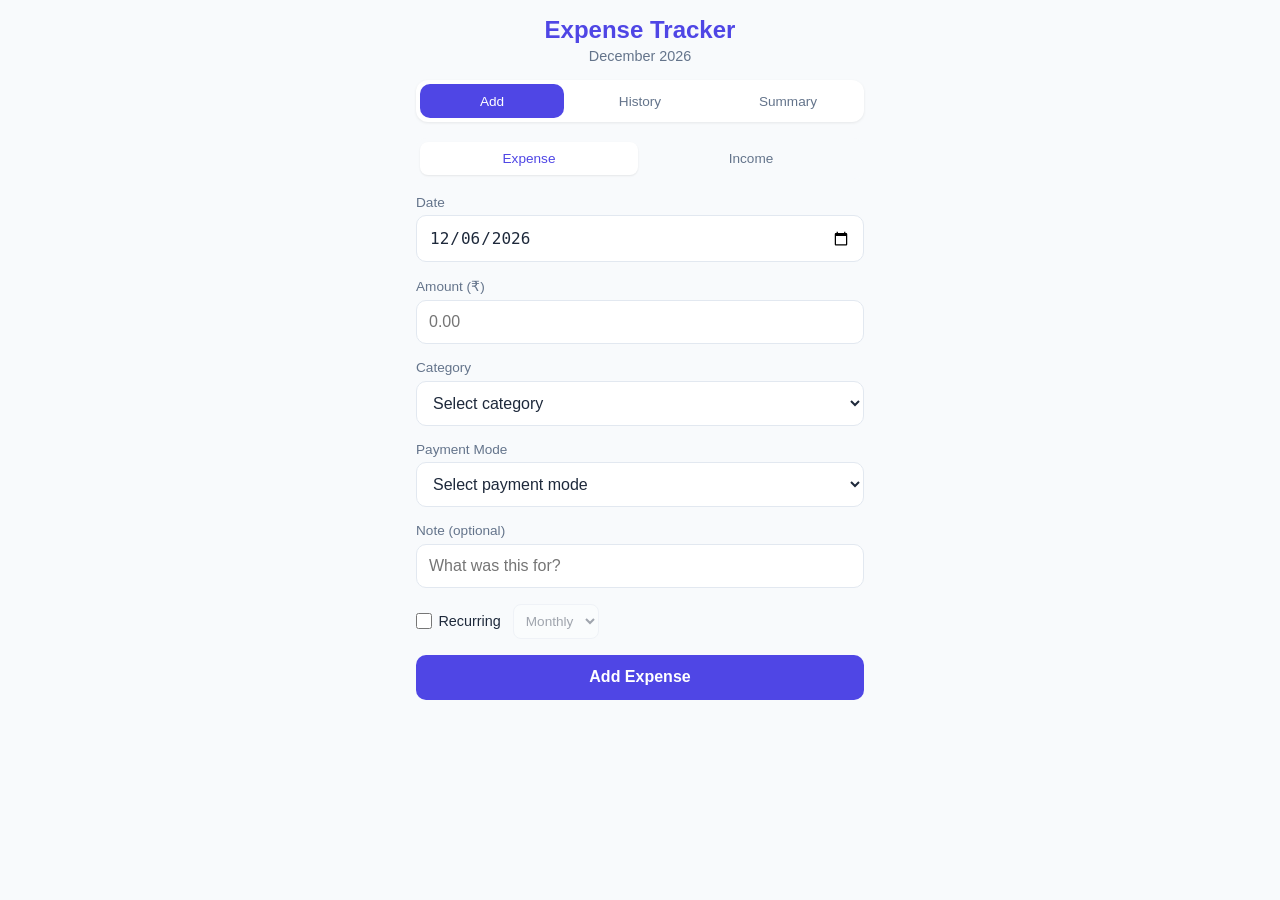
==== tracker.html @ 2ab08f4d "Add expense tracker with income tracking and pay-period summary. Deploy tracker.html as the main app" ====
<!DOCTYPE html>
<html lang="en">
<head>
<meta charset="UTF-8">
<meta name="viewport" content="width=device-width, initial-scale=1.0, user-scalable=no">
<title>Expense Tracker</title>
<style>
*{margin:0;padding:0;box-sizing:border-box}
:root{--p:#4f46e5;--bg:#f8fafc;--card:#fff;--tx:#1e293b;--mt:#64748b;--bd:#e2e8f0;--dg:#ef4444;--ok:#10b981;--warn:#f59e0b}
body{font-family:-apple-system,BlinkMacSystemFont,'Segoe UI',Roboto,sans-serif;background:var(--bg);color:var(--tx);min-height:100vh;padding-bottom:2rem}
.ctn{max-width:480px;margin:0 auto;padding:1rem}
header{text-align:center;margin-bottom:1rem}
header h1{font-size:1.5rem;color:var(--p)}
header p{color:var(--mt);font-size:.9rem;margin-top:.25rem}
.tabs{display:flex;gap:.25rem;background:var(--card);border-radius:12px;padding:.25rem;margin-bottom:1rem;box-shadow:0 1px 3px rgba(0,0,0,.08)}
.tab{flex:1;padding:.6rem;border:none;background:0 0;border-radius:10px;font-size:.85rem;font-weight:500;color:var(--mt);cursor:pointer}
.tab.active{background:var(--p);color:#fff}
.tc{display:none}.tc.active{display:block}
.fg{margin-bottom:1rem}
.fg label{display:block;font-size:.85rem;font-weight:500;margin-bottom:.35rem;color:var(--mt)}
.fg input,.fg select{width:100%;padding:.75rem;border:1.5px solid var(--bd);border-radius:10px;font-size:1rem;background:var(--card);color:var(--tx)}
.bp{width:100%;padding:.85rem;background:var(--p);color:#fff;border:none;border-radius:10px;font-size:1rem;font-weight:600;cursor:pointer}
.bp:active{transform:scale(.98)}
.fr{display:flex;align-items:center;gap:.75rem;margin-bottom:1rem}
.cl{display:flex;align-items:center;gap:.4rem;font-size:.9rem;cursor:pointer}
.cl input{width:1rem;height:1rem;accent-color:var(--p)}
.fr select{padding:.5rem;border:1.5px solid var(--bd);border-radius:8px;font-size:.85rem;background:var(--card);color:var(--tx)}
.fr select:disabled{opacity:.4}
.frow{display:flex;gap:.5rem;margin-bottom:1rem}
.frow select{flex:1;padding:.6rem;border:1.5px solid var(--bd);border-radius:10px;font-size:.85rem;background:var(--card);color:var(--tx)}
.ei{background:var(--card);border-radius:12px;padding:.85rem 1rem;margin-bottom:.5rem;display:flex;justify-content:space-between;align-items:center;box-shadow:0 1px 2px rgba(0,0,0,.05)}
.einf{flex:1;min-width:0}
.ecat{font-weight:600;font-size:.95rem}
.emeta{font-size:.78rem;color:var(--mt);margin-top:.2rem;overflow:hidden;text-overflow:ellipsis;white-space:nowrap}
.ert{display:flex;align-items:center;gap:.5rem;flex-shrink:0}
.eamt{font-size:1.05rem;font-weight:700;color:var(--dg);white-space:nowrap}
.eamt.inc{color:var(--ok)}
.type-toggle{display:flex;gap:.25rem;background:var(--bg);border-radius:10px;padding:.25rem;margin-bottom:1rem}
.type-toggle button{flex:1;padding:.55rem;border:none;background:0 0;border-radius:8px;font-size:.85rem;font-weight:500;color:var(--mt);cursor:pointer}
.type-toggle button.active{background:var(--card);color:var(--p);box-shadow:0 1px 2px rgba(0,0,0,.08)}
.exp-only{}.inc-only{display:none}
.form-income .exp-only{display:none}
.form-income .inc-only{display:block}
.edel{border:1px solid var(--dg);color:var(--dg);background:var(--card);font-size:.85rem;font-weight:600;cursor:pointer;padding:.4rem .7rem;border-radius:6px;line-height:1;touch-action:manipulation;-webkit-tap-highlight-color:transparent}
.edel:active{background:#fee2e2}
.tb{background:var(--p);color:#fff;text-align:center;padding:.75rem;border-radius:10px;font-weight:600;margin-top:1rem;font-size:1rem}
.rb{display:inline-block;font-size:.65rem;font-weight:600;text-transform:uppercase;background:#ede9fe;color:#7c3aed;padding:.15rem .45rem;border-radius:4px;margin-left:.4rem;vertical-align:middle}
.smn{display:flex;justify-content:space-between;align-items:center;margin-bottom:1rem}
.smn span{font-weight:600;font-size:1rem}
.nb{background:var(--card);border:1.5px solid var(--bd);border-radius:8px;padding:.4rem .8rem;font-size:1rem;cursor:pointer;color:var(--tx)}
.sc{background:var(--card);border-radius:12px;padding:.85rem 1rem;margin-bottom:.5rem;display:flex;justify-content:space-between;align-items:center;box-shadow:0 1px 2px rgba(0,0,0,.05)}
.sc .cn{font-weight:500;font-size:.9rem}
.sc .cb{height:4px;background:var(--bd);border-radius:2px;margin-top:.35rem;width:100%}
.sc .cbf{height:100%;background:var(--p);border-radius:2px}
.sc .ca{font-weight:700;color:var(--dg);white-space:nowrap;margin-left:1rem}
.ps{margin-top:1rem}.ps h3{font-size:.9rem;color:var(--mt);margin-bottom:.5rem}
.pi{display:flex;justify-content:space-between;padding:.5rem 0;border-bottom:1px solid var(--bd);font-size:.9rem}
.es{text-align:center;padding:3rem 1rem;color:var(--mt)}
.cc{background:var(--card);border-radius:12px;padding:1rem;margin-top:1rem;box-shadow:0 1px 2px rgba(0,0,0,.05);overflow:hidden}
.ct{font-size:.85rem;font-weight:600;color:var(--mt);margin-bottom:.75rem;text-transform:uppercase;letter-spacing:.04em}
.dw{display:flex;align-items:center;gap:1rem;overflow:hidden}
.dr{width:100px;height:100px;border-radius:50%;position:relative;flex-shrink:0}
.dc{position:absolute;top:50%;left:50%;transform:translate(-50%,-50%);width:58px;height:58px;background:var(--card);border-radius:50%;display:flex;flex-direction:column;justify-content:center;text-align:center}
.dc .dt{font-size:.8rem;font-weight:700;color:var(--tx);line-height:1.1}
.dc .dl{font-size:.6rem;color:var(--mt)}
.dleg{flex:1;min-width:0;display:flex;flex-direction:column;gap:.3rem;overflow:hidden}
.li{display:flex;align-items:center;gap:.35rem;font-size:.72rem;color:var(--tx);min-width:0}
.ld{width:7px;height:7px;border-radius:50%;flex-shrink:0}
.ln{overflow:hidden;text-overflow:ellipsis;white-space:nowrap;flex:1;min-width:0}
.lv{font-weight:600;color:var(--mt);flex-shrink:0}
.bch{display:flex;align-items:flex-end;gap:1px;height:90px;padding-bottom:1.1rem;position:relative}
.bch::after{content:'';position:absolute;bottom:1rem;left:0;right:0;height:1px;background:var(--bd)}
.bco{flex:1;display:flex;flex-direction:column;align-items:center;position:relative;z-index:1;min-width:0}
.ba{width:100%;max-width:12px;background:var(--p);border-radius:2px 2px 0 0;min-height:1px;position:relative;flex-shrink:1;cursor:pointer}
.bl{font-size:.55rem;color:var(--mt);position:absolute;bottom:-.95rem;white-space:nowrap;line-height:1}
.bt{display:none;position:absolute;top:-1.5rem;left:50%;transform:translateX(-50%);background:var(--tx);color:#fff;font-size:.6rem;padding:.15rem .35rem;border-radius:4px;white-space:nowrap;pointer-events:none;z-index:10}
.ba:hover .bt{display:block}
.tr{display:flex;align-items:center;gap:.4rem;margin-bottom:.4rem}
.tl{font-size:.72rem;color:var(--mt);width:36px;flex-shrink:0;text-align:right}
.tt{flex:1;height:18px;background:var(--bd);border-radius:4px;overflow:hidden;min-width:0}
.tf{height:100%;background:var(--p);border-radius:4px;min-width:2px}
.tv{font-size:.7rem;font-weight:600;color:var(--tx);width:60px;text-align:right;flex-shrink:0;overflow:hidden;text-overflow:ellipsis}
.tst{position:fixed;bottom:2rem;left:50%;transform:translateX(-50%) translateY(100px);background:var(--tx);color:#fff;padding:.75rem 1.5rem;border-radius:10px;font-size:.9rem;transition:transform .3s;z-index:100;pointer-events:none}
.tst.show{transform:translateX(-50%) translateY(0)}
.ov{background:var(--card);border-radius:12px;padding:1rem;margin-bottom:1rem;box-shadow:0 1px 3px rgba(0,0,0,.08)}
.ov h2{font-size:.85rem;color:var(--mt);font-weight:600;margin-bottom:.75rem;text-transform:uppercase;letter-spacing:.04em}
.ovg{display:grid;grid-template-columns:repeat(3,1fr);gap:.5rem;margin-bottom:.75rem}
.ovc{text-align:center;padding:.6rem .25rem;background:var(--bg);border-radius:10px}
.ovc .ol{font-size:.68rem;color:var(--mt);margin-bottom:.2rem}
.ovc .ov{font-size:.95rem;font-weight:700}
.ovc.salary .ov{color:var(--ok)}
.ovc.spent .ov{color:var(--dg)}
.ovc.left .ov{color:var(--p)}
.pbar{height:8px;background:var(--bd);border-radius:4px;overflow:hidden;margin-bottom:.35rem}
.pfill{height:100%;border-radius:4px;transition:width .3s}
.phint{font-size:.75rem;color:var(--mt);text-align:center}
.salary-row{margin-bottom:1rem}
.salary-row input{font-size:.95rem}
.salary-settings{display:grid;grid-template-columns:1fr 1fr;gap:.5rem;margin-bottom:1rem}
.salary-hint{font-size:.75rem;color:var(--mt);margin:-.5rem 0 1rem;line-height:1.4}
.cat-pct{font-size:.72rem;color:var(--mt);margin-top:.15rem}
.period-adj{margin-bottom:1rem}
@media(max-width:480px){.ctn{padding:.75rem}.dw{flex-direction:column;align-items:center}.dleg{width:100%}.tv{width:50px;font-size:.65rem}}
</style>
</head>
<body>
<div class="ctn">
<header><h1>Expense Tracker</h1><p id="currentMonth"></p></header>
<div class="tabs">
  <button class="tab active" data-tab="add">Add</button>
  <button class="tab" data-tab="history">History</button>
  <button class="tab" data-tab="summary">Summary</button>
</div>
<div id="add" class="tc active">
  <div class="type-toggle">
    <button type="button" class="active" data-form="expense">Expense</button>
    <button type="button" data-form="income">Income</button>
  </div>
  <form id="expenseForm">
    <div class="fg"><label>Date</label><input type="date" id="date" required></div>
    <div class="fg"><label>Amount (₹)</label><input type="number" id="amount" step="0.01" min="0" placeholder="0.00" required></div>
    <div class="fg exp-only"><label>Category</label><select id="category"><option value="">Select category</option><option>Food &amp; Dining</option><option>Transport</option><option>Shopping</option><option>Bills &amp; Utilities</option><option>Entertainment</option><option>Health</option><option>Education</option><option>Other</option></select></div>
    <div class="fg exp-only"><label>Payment Mode</label><select id="paymentMode"><option value="">Select payment mode</option><option>Cash</option><option>UPI</option><option>Credit Card</option><option>Debit Card</option><option>Net Banking</option><option>Wallet</option></select></div>
    <div class="fg inc-only"><label>Source</label><input type="text" id="incomeSource" placeholder="e.g. Salary, Freelance"></div>
    <div class="fg exp-only"><label>Note (optional)</label><input type="text" id="note" placeholder="What was this for?"></div>
    <div class="fr exp-only"><label class="cl"><input type="checkbox" id="isRecurring"><span>Recurring</span></label><select id="frequency" disabled><option value="monthly">Monthly</option><option value="weekly">Weekly</option><option value="yearly">Yearly</option></select></div>
    <button type="submit" class="bp" id="submitBtn">Add Expense</button>
  </form>
</div>
<div id="history" class="tc">
  <div class="frow">
    <select id="filterType"><option value="">All</option><option value="expense">Expenses</option><option value="income">Income</option></select>
    <select id="filterCategory"><option value="">All Categories</option><option>Food &amp; Dining</option><option>Transport</option><option>Shopping</option><option>Bills &amp; Utilities</option><option>Entertainment</option><option>Health</option><option>Education</option><option>Other</option></select>
    <select id="filterMonth"></select>
  </div>
  <div id="expenseList"></div>
  <div id="historyTotal" class="tb" style="display:none"></div>
</div>
<div id="summary" class="tc">
  <div class="smn"><button id="prevMonth" class="nb">&larr;</button><span id="summaryMonthLabel"></span><button id="nextMonth" class="nb">&rarr;</button></div>
  <div class="salary-settings">
    <div class="fg"><label for="monthlySalary">Expected salary (₹)</label><input type="number" id="monthlySalary" step="1" min="0" placeholder="e.g. 35904"></div>
    <div class="fg"><label for="salaryDay">Salary day</label><input type="number" id="salaryDay" min="1" max="31" value="28"></div>
  </div>
  <p class="salary-hint">Pay period runs from your salary day each month. Log income when it arrives — expected salary is used only if nothing is logged yet.</p>
  <div id="periodAdjust" class="fg period-adj" style="display:none">
    <label for="cycleOverride">Salary received on (this period only)</label>
    <input type="date" id="cycleOverride">
    <p class="salary-hint" style="margin:.35rem 0 0">Use this if salary came early or late this month. Leave blank for the usual day.</p>
  </div>
  <div id="overview" class="ov"></div>
  <div id="summaryCards"></div>
  <div id="summaryTotal" class="tb"></div>
  <div id="donutChart" class="cc"></div>
  <div id="dailyChart" class="cc"></div>
  <div id="trendChart" class="cc"></div>
  <div id="paymentSummary" class="ps"></div>
</div>
<div id="toast" class="tst"></div>
</div>
<script>
function uuid() {
  if (typeof crypto !== 'undefined' && crypto.randomUUID) {
    return crypto.randomUUID();
  }
  return 'xxxxxxxx-xxxx-4xxx-yxxx-xxxxxxxxxxxx'.replace(/[xy]/g, function(c) {
    var r = Math.random() * 16 | 0;
    var v = c === 'x' ? r : (r & 0x3 | 0x8);
    return v.toString(16);
  });
}

var expenses = [];
var income = [];
var summaryDate = new Date();
var formMode = 'expense';

function gA() {
  try { return JSON.parse(localStorage.getItem('expenses') || '[]'); }
  catch(e) { localStorage.removeItem('expenses'); return []; }
}
function sA(d) { localStorage.setItem('expenses', JSON.stringify(d)); }

function gI() {
  try { return JSON.parse(localStorage.getItem('income') || '[]'); }
  catch(e) { localStorage.removeItem('income'); return []; }
}
function sI(d) { localStorage.setItem('income', JSON.stringify(d)); }

function addInc(item) {
  var all = gI();
  item.id = uuid();
  item.created_at = new Date().toISOString();
  all.push(item);
  sI(all);
  return item;
}

function fetchIncome() {
  return gI().sort(function(a, b) { return b.date.localeCompare(a.date); });
}

function itemInCycle(item, cycle) {
  return item.date >= toISO(cycle.start) && item.date <= toISO(cycle.end);
}

function incomeInCycle(cycle) {
  var total = 0;
  for (var i = 0; i < income.length; i++) {
    if (itemInCycle(income[i], cycle)) total += income[i].amount;
  }
  return total;
}

function getPeriodIncome(cycle) {
  var logged = incomeInCycle(cycle);
  return logged > 0 ? logged : getSalary();
}

function getSalary() {
  var v = parseFloat(localStorage.getItem('monthlySalary') || '0');
  return isNaN(v) ? 0 : v;
}
function setSalary(n) {
  localStorage.setItem('monthlySalary', String(n || 0));
}

function getSalaryDay() {
  var v = parseInt(localStorage.getItem('salaryDay') || '28', 10);
  return (v >= 1 && v <= 31) ? v : 28;
}
function setSalaryDay(n) {
  localStorage.setItem('salaryDay', String(Math.min(31, Math.max(1, n || 28))));
}

function clampDay(y, m, day) {
  var last = new Date(y, m + 1, 0).getDate();
  return Math.min(day, last);
}

function toISO(d) {
  return d.getFullYear() + '-' + String(d.getMonth() + 1).padStart(2, '0') + '-' + String(d.getDate()).padStart(2, '0');
}

function parseISO(s) {
  var p = s.split('-');
  return new Date(parseInt(p[0], 10), parseInt(p[1], 10) - 1, parseInt(p[2], 10));
}

function getCycleOverrideKey(nominalStart) {
  return 'cycleOverride_' + toISO(nominalStart);
}

function getNominalCycleStart(refDate) {
  var day = getSalaryDay();
  var y = refDate.getFullYear(), m = refDate.getMonth(), d = refDate.getDate();
  if (d >= clampDay(y, m, day)) return new Date(y, m, clampDay(y, m, day));
  return new Date(y, m - 1, clampDay(y, m - 1, day));
}

function getCycleForNominal(nominalStart) {
  var nominal = new Date(nominalStart.getTime());
  var ov = localStorage.getItem(getCycleOverrideKey(nominal));
  var start = ov ? parseISO(ov) : new Date(nominal.getTime());
  var end = new Date(start);
  end.setMonth(end.getMonth() + 1);
  end.setDate(end.getDate() - 1);
  return { start: start, end: end, nominal: nominal };
}

function getCycleContaining(refDate) {
  return getCycleForNominal(getNominalCycleStart(refDate));
}

function expenseInCycle(exp, cycle) {
  return itemInCycle(exp, cycle);
}

function cycleLabel(cycle) {
  return fmtDate(cycle.start) + ' – ' + fmtDate(cycle.end);
}

function isCurrentCycle(cycle) {
  var now = toISO(new Date());
  return now >= toISO(cycle.start) && now <= toISO(cycle.end);
}

function renderOverview(periodIncome, spent, cycle, usingExpected) {
  var el = document.getElementById('overview');
  if (!periodIncome) {
    el.innerHTML = '<h2>Where your money went</h2><p class="phint">Log income or set expected salary to see your balance.</p>';
    return;
  }
  var left = periodIncome - spent;
  var pct = Math.min((spent / periodIncome) * 100, 100);
  var barColor = spent > periodIncome ? 'var(--dg)' : pct > 80 ? 'var(--warn)' : 'var(--ok)';
  var incLabel = usingExpected ? 'Expected' : 'Income';
  el.innerHTML =
    '<h2>Where your money went</h2>' +
    '<div class="ovg">' +
    '<div class="ovc salary"><div class="ol">' + incLabel + '</div><div class="ov">₹' + fmtNum(periodIncome) + '</div></div>' +
    '<div class="ovc spent"><div class="ol">Spent</div><div class="ov">₹' + fmtNum(spent) + '</div></div>' +
    '<div class="ovc left"><div class="ol">Left</div><div class="ov">₹' + fmtNum(left) + '</div></div>' +
    '</div>' +
    '<div class="pbar"><div class="pfill" style="width:' + pct + '%;background:' + barColor + '"></div></div>' +
    '<p class="phint">' + cycleLabel(cycle) + ' &middot; ' + (spent / periodIncome * 100).toFixed(1) + '% spent' + (left < 0 ? ' — over by ₹' + fmtNum(Math.abs(left)) : '') + (usingExpected ? ' — using expected salary' : '') + '</p>';
}

function addExp(exp) {
  var all = gA();
  exp.id = uuid();
  exp.created_at = new Date().toISOString();
  all.push(exp);
  sA(all);
  return exp;
}

function delExp(id) {
  var all = gA();
  sA(all.filter(function(e) { return e.id !== id; }));
}

function fetchAll() {
  return gA().sort(function(a, b) { return b.date.localeCompare(a.date); });
}

function fmtDate(d) { return new Date(d).toLocaleDateString('en-IN', { day: 'numeric', month: 'short' }); }
function fmtNum(n) { return n.toLocaleString('en-IN', { minimumFractionDigits: 2, maximumFractionDigits: 2 }); }
function esc(s) { var d = document.createElement('div'); d.textContent = s; return d.innerHTML; }
function toast(m) {
  var t = document.getElementById('toast');
  t.textContent = m;
  t.classList.add('show');
  setTimeout(function() { t.classList.remove('show'); }, 2000);
}

function doDelete(id, type) {
  if (!id) return;
  id = String(id);
  type = type || 'expense';
  try {
    if (type === 'income') {
      sI(gI().filter(function(e) { return String(e.id) !== id; }));
      income = fetchIncome();
    } else {
      var all = gA();
      var found = null;
      for (var i = 0; i < all.length; i++) {
        if (String(all[i].id) === id) { found = all[i]; break; }
      }
      if (found && found.is_recurring) {
        sA(all.filter(function(e) { return String(e.recurring_id) !== id && String(e.id) !== id; }));
      } else {
        sA(all.filter(function(e) { return String(e.id) !== id; }));
      }
      expenses = fetchAll();
      popMonthFilter();
    }
    renderHistory();
    renderSummary();
    toast('Deleted');
  } catch(e) { console.error('delete error', e); toast('Error deleting'); }
}

function renderHistory() {
  var cat = document.getElementById('filterCategory').value;
  var mv = document.getElementById('filterMonth').value;
  var ft = document.getElementById('filterType').value;
  document.getElementById('filterCategory').style.display = ft === 'income' ? 'none' : '';

  var filteredExp = expenses.filter(function(e) {
    if (cat && e.category !== cat) return false;
    if (mv && mv !== 'all') {
      var d = new Date(e.date);
      return (d.getFullYear() + '-' + String(d.getMonth() + 1).padStart(2, '0')) === mv;
    }
    if (!mv) return itemInCycle(e, getCycleContaining(new Date()));
    return true;
  });

  var filteredInc = income.filter(function(e) {
    if (mv && mv !== 'all') {
      var d = new Date(e.date);
      return (d.getFullYear() + '-' + String(d.getMonth() + 1).padStart(2, '0')) === mv;
    }
    if (!mv) return itemInCycle(e, getCycleContaining(new Date()));
    return true;
  });

  var items = [];
  if (ft !== 'income') {
    for (var a = 0; a < filteredExp.length; a++) {
      items.push({ kind: 'expense', data: filteredExp[a], sort: filteredExp[a].date });
    }
  }
  if (ft !== 'expense') {
    for (var b = 0; b < filteredInc.length; b++) {
      items.push({ kind: 'income', data: filteredInc[b], sort: filteredInc[b].date });
    }
  }
  items.sort(function(x, y) { return y.sort.localeCompare(x.sort); });

  var list = document.getElementById('expenseList');
  var tb = document.getElementById('historyTotal');
  if (!items.length) {
    list.innerHTML = '<div class="es"><p>Nothing found</p></div>';
    tb.style.display = 'none';
    return;
  }

  var html = '';
  var expTotal = 0, incTotal = 0;
  for (var i = 0; i < items.length; i++) {
    var it = items[i];
    if (it.kind === 'expense') {
      var e = it.data;
      expTotal += e.amount;
      var badge = e.is_recurring ? '<span class="rb">' + (e.frequency || 'monthly') + '</span>' : e.recurring_id ? '<span class="rb">auto</span>' : '';
      html += '<div class="ei"><div class="einf"><div class="ecat">' + esc(e.category) + badge + '</div>';
      html += '<div class="emeta">' + fmtDate(e.date) + ' &middot; ' + esc(e.payment_mode) + (e.note ? ' &middot; ' + esc(e.note) : '') + '</div></div>';
      html += '<div class="ert"><div class="eamt">₹' + fmtNum(e.amount) + '</div>';
      html += '<button type="button" class="edel" data-id="' + esc(e.id) + '" data-type="expense">✕</button></div></div>';
    } else {
      var inc = it.data;
      incTotal += inc.amount;
      html += '<div class="ei"><div class="einf"><div class="ecat">Income</div>';
      html += '<div class="emeta">' + fmtDate(inc.date) + (inc.source ? ' &middot; ' + esc(inc.source) : '') + '</div></div>';
      html += '<div class="ert"><div class="eamt inc">+₹' + fmtNum(inc.amount) + '</div>';
      html += '<button type="button" class="edel" data-id="' + esc(inc.id) + '" data-type="income">✕</button></div></div>';
    }
  }
  list.innerHTML = html;

  var parts = [];
  if (ft !== 'income' && expTotal) parts.push('Spent: ₹' + fmtNum(expTotal));
  if (ft !== 'expense' && incTotal) parts.push('Income: ₹' + fmtNum(incTotal));
  if (ft === '' && expTotal && incTotal) parts.push('Left: ₹' + fmtNum(incTotal - expTotal));
  tb.textContent = parts.join(' · ') || 'Total: ₹0.00';
  tb.style.display = 'block';
}

function popMonthFilter() {
  var s = document.getElementById('filterMonth');
  var c = s.value;
  var months = {};
  for (var i = 0; i < expenses.length; i++) {
    var d = new Date(expenses[i].date);
    months[d.getFullYear() + '-' + String(d.getMonth() + 1).padStart(2, '0')] = true;
  }
  for (var ii = 0; ii < income.length; ii++) {
    var d2 = new Date(income[ii].date);
    months[d2.getFullYear() + '-' + String(d2.getMonth() + 1).padStart(2, '0')] = true;
  }
  var sorted = Object.keys(months).sort().reverse();
  var now = new Date();
  var tm = now.getFullYear() + '-' + String(now.getMonth() + 1).padStart(2, '0');
  s.innerHTML = '<option value="">This Pay Period</option><option value="all">All Time</option>';
  for (var j = 0; j < sorted.length; j++) {
    if (sorted[j] === tm) continue;
    var p = sorted[j].split('-');
    s.innerHTML += '<option value="' + sorted[j] + '">' + new Date(p[0], p[1] - 1).toLocaleString('default', { month: 'short', year: 'numeric' }) + '</option>';
  }
  if (c) {
    for (var k = 0; k < s.options.length; k++) {
      if (s.options[k].value === c) { s.value = c; break; }
    }
  }
}

function periodKey(date, freq) {
  var d = new Date(date);
  if (freq === 'weekly') { var s = new Date(d); s.setDate(d.getDate() - d.getDay()); return 'w' + s.toISOString().slice(0, 10); }
  if (freq === 'yearly') return 'y' + d.getFullYear();
  return 'm' + d.getFullYear() + '-' + String(d.getMonth() + 1).padStart(2, '0');
}

function genRecurring() {
  var now = new Date();
  var tpls = expenses.filter(function(e) { return e.is_recurring; });
  if (!tpls.length) return;
  var changed = false;
  for (var t = 0; t < tpls.length; t++) {
    var tpl = tpls[t];
    var freq = tpl.frequency || 'monthly';
    var tp = periodKey(tpl.date, freq);
    var cp = periodKey(now, freq);
    if (tp === cp) continue;
    var inst = expenses.filter(function(e) { return e.recurring_id === tpl.id; });
    var ag = false;
    for (var k = 0; k < inst.length; k++) {
      if (periodKey(inst[k].date, freq) === cp) { ag = true; break; }
    }
    if (ag) continue;
    var nd;
    if (freq === 'weekly') { nd = new Date(now); nd.setDate(now.getDate() - now.getDay()); }
    else if (freq === 'yearly') { nd = new Date(now.getFullYear(), new Date(tpl.date).getMonth(), new Date(tpl.date).getDate()); }
    else { nd = new Date(now.getFullYear(), now.getMonth(), new Date(tpl.date).getDate()); }
    if (nd > now) {
      if (freq === 'monthly') nd.setMonth(nd.getMonth() - 1);
      else if (freq === 'yearly') nd.setFullYear(nd.getFullYear() - 1);
      else nd.setDate(nd.getDate() - 7);
    }
    addExp({ date: nd.toISOString().slice(0, 10), amount: tpl.amount, category: tpl.category, payment_mode: tpl.payment_mode, note: tpl.note, is_recurring: false, frequency: null, recurring_id: tpl.id });
    changed = true;
  }
  if (changed) { expenses = fetchAll(); popMonthFilter(); renderHistory(); }
}

var COL = ['#4f46e5', '#f59e0b', '#10b981', '#ef4444', '#8b5cf6', '#06b6d4', '#ec4899', '#84cc16'];

function renderSummary() {
  var cycle = getCycleForNominal(summaryDate);
  document.getElementById('summaryMonthLabel').textContent = cycleLabel(cycle);
  var me = expenses.filter(function(e) { return expenseInCycle(e, cycle); });
  var loggedIncome = incomeInCycle(cycle);
  var periodIncome = getPeriodIncome(cycle);
  var usingExpected = loggedIncome === 0 && getSalary() > 0;
  var tot2 = 0;
  for (var m = 0; m < me.length; m++) tot2 += me[m].amount;
  renderOverview(periodIncome, tot2, cycle, usingExpected);

  var adj = document.getElementById('periodAdjust');
  var ovInput = document.getElementById('cycleOverride');
  if (isCurrentCycle(cycle)) {
    adj.style.display = 'block';
    var saved = localStorage.getItem(getCycleOverrideKey(cycle.nominal));
    ovInput.value = saved || '';
  } else {
    adj.style.display = 'none';
  }
  var cm = {};
  for (var i = 0; i < me.length; i++) cm[me[i].category] = (cm[me[i].category] || 0) + me[i].amount;
  var mx = 1, ks = Object.keys(cm);
  for (var j = 0; j < ks.length; j++) if (cm[ks[j]] > mx) mx = cm[ks[j]];
  var cards = document.getElementById('summaryCards');
  var cats = ks.map(function(k) { return [k, cm[k]]; }).sort(function(a, b) { return b[1] - a[1]; });
  if (!cats.length) {
    cards.innerHTML = '<div class="es"><p>No expenses this pay period</p></div>';
    document.getElementById('donutChart').innerHTML = '';
    document.getElementById('dailyChart').innerHTML = '';
    document.getElementById('trendChart').innerHTML = '';
  } else {
    var ch = '';
    for (var k = 0; k < cats.length; k++) {
      var pctSal = periodIncome ? ((cats[k][1] / periodIncome) * 100).toFixed(1) : null;
      ch += '<div class="sc"><div style="flex:1;min-width:0"><div class="cn">' + esc(cats[k][0]) + '</div>';
      if (pctSal) ch += '<div class="cat-pct">' + pctSal + '% of income</div>';
      ch += '<div class="cb"><div class="cbf" style="width:' + (cats[k][1] / mx * 100) + '%"></div></div></div><div class="ca">₹' + fmtNum(cats[k][1]) + '</div></div>';
    }
    cards.innerHTML = ch;
    var tot = 0;
    for (var a = 0; a < cats.length; a++) tot += cats[a][1];
    var cum = 0, gp = [];
    for (var b = 0; b < cats.length; b++) { var st = cum; cum += (cats[b][1] / tot) * 100; gp.push(COL[b % COL.length] + ' ' + st + '% ' + cum + '%'); }
    var lg = '';
    for (var c = 0; c < cats.length; c++) {
      lg += '<div class="li"><span class="ld" style="background:' + COL[c % COL.length] + '"></span><span class="ln">' + esc(cats[c][0]) + '</span><span class="lv">' + ((cats[c][1] / tot) * 100).toFixed(1) + '%</span></div>';
    }
    document.getElementById('donutChart').innerHTML = '<div class="ct">Spending by Category</div><div class="dw"><div class="dr" style="background:conic-gradient(' + gp.join(', ') + ')"><div class="dc"><div class="dt">₹' + fmtNum(tot) + '</div><div class="dl">total</div></div></div><div class="dleg">' + lg + '</div></div>';
    var dm = {};
    for (var d = 0; d < me.length; d++) {
      var ed = new Date(me[d].date);
      var key = toISO(ed);
      dm[key] = (dm[key] || 0) + me[d].amount;
    }
    var dk = Object.keys(dm).sort(), md = 1;
    for (var e = 0; e < dk.length; e++) if (dm[dk[e]] > md) md = dm[dk[e]];
    var bs = '';
    for (var g = 0; g < dk.length; g++) {
      var at = dm[dk[g]], h = Math.max((at / md) * 75, 1);
      var lbl = fmtDate(dk[g]);
      bs += '<div class="bco"><div class="ba" style="height:' + h + 'px"><div class="bt">' + lbl + ': ₹' + fmtNum(at) + '</div></div><span class="bl">' + new Date(dk[g]).getDate() + '</span></div>';
    }
    document.getElementById('dailyChart').innerHTML = '<div class="ct">Daily Spending</div><div class="bch">' + bs + '</div>';
    var ms = [];
    for (var i2 = 5; i2 >= 0; i2--) {
      var anchor = new Date(summaryDate);
      anchor.setMonth(anchor.getMonth() - i2);
      ms.push(getCycleForNominal(anchor));
    }
    var mt = ms.map(function(c) {
      var tt = 0;
      for (var i3 = 0; i3 < expenses.length; i3++) {
        if (expenseInCycle(expenses[i3], c)) tt += expenses[i3].amount;
      }
      return { l: fmtDate(c.start), t: tt };
    });
    var mxT = 1;
    for (var j2 = 0; j2 < mt.length; j2++) if (mt[j2].t > mxT) mxT = mt[j2].t;
    var th = '<div class="ct">6-Month Trend</div>';
    for (var k2 = 0; k2 < mt.length; k2++) th += '<div class="tr"><span class="tl">' + mt[k2].l + '</span><div class="tt"><div class="tf" style="width:' + (mt[k2].t / mxT * 100) + '%"></div></div><span class="tv">₹' + fmtNum(mt[k2].t) + '</span></div>';
    document.getElementById('trendChart').innerHTML = th;
  }
  document.getElementById('summaryTotal').textContent = 'Total spent: ₹' + fmtNum(tot2);
  var pm = {};
  for (var p = 0; p < me.length; p++) pm[me[p].payment_mode] = (pm[me[p].payment_mode] || 0) + me[p].amount;
  var pd = document.getElementById('paymentSummary'), pk = Object.keys(pm);
  if (pk.length > 0) {
    pk.sort(function(a, b) { return pm[b] - pm[a]; });
    var ph = '<h3>Payment Mode Breakdown</h3>';
    for (var q = 0; q < pk.length; q++) ph += '<div class="pi"><span>' + esc(pk[q]) + '</span><span>₹' + fmtNum(pm[pk[q]]) + '</span></div>';
    pd.innerHTML = ph;
  } else { pd.innerHTML = ''; }
}

function setFormMode(mode) {
  formMode = mode;
  var form = document.getElementById('expenseForm');
  var btn = document.getElementById('submitBtn');
  document.querySelectorAll('.type-toggle button').forEach(function(b) {
    b.classList.toggle('active', b.dataset.form === mode);
  });
  form.classList.toggle('form-income', mode === 'income');
  btn.textContent = mode === 'income' ? 'Add Income' : 'Add Expense';
  document.getElementById('category').required = mode === 'expense';
  document.getElementById('paymentMode').required = mode === 'expense';
}

function init() {
  try {
  document.getElementById('date').valueAsDate = new Date();
  document.getElementById('currentMonth').textContent = new Date().toLocaleString('default', { month: 'long', year: 'numeric' });
  setFormMode('expense');

  document.querySelectorAll('.tab').forEach(function(tab) {
    tab.addEventListener('click', function() {
      document.querySelectorAll('.tab').forEach(function(t) { t.classList.remove('active'); });
      document.querySelectorAll('.tc').forEach(function(c) { c.classList.remove('active'); });
      tab.classList.add('active');
      document.getElementById(tab.dataset.tab).classList.add('active');
      if (tab.dataset.tab === 'summary') renderSummary();
      if (tab.dataset.tab === 'history') renderHistory();
    });
  });

  document.getElementById('isRecurring').addEventListener('change', function(e) {
    document.getElementById('frequency').disabled = !e.target.checked;
  });

  document.querySelectorAll('.type-toggle button').forEach(function(b) {
    b.addEventListener('click', function() { setFormMode(b.dataset.form); });
  });

  document.getElementById('expenseForm').addEventListener('submit', function(e) {
    e.preventDefault();
    var amount = parseFloat(document.getElementById('amount').value);
    var date = document.getElementById('date').value;
    if (formMode === 'income') {
      var source = document.getElementById('incomeSource').value.trim() || 'Salary';
      addInc({ date: date, amount: amount, source: source });
      toast('Income added!');
      income = fetchIncome();
    } else {
      var ir = document.getElementById('isRecurring').checked;
      if (!document.getElementById('category').value || !document.getElementById('paymentMode').value) {
        toast('Pick category and payment mode');
        return;
      }
      addExp({
        date: date,
        amount: amount,
        category: document.getElementById('category').value,
        payment_mode: document.getElementById('paymentMode').value,
        note: document.getElementById('note').value.trim() || null,
        is_recurring: ir,
        frequency: ir ? document.getElementById('frequency').value : null
      });
      toast(ir ? 'Recurring added!' : 'Added!');
      expenses = fetchAll();
    }
    e.target.reset();
    document.getElementById('frequency').disabled = true;
    document.getElementById('date').valueAsDate = new Date();
    setFormMode(formMode);
    popMonthFilter();
    renderHistory();
    renderSummary();
  });

  document.getElementById('filterType').addEventListener('change', renderHistory);

  document.getElementById('filterCategory').addEventListener('change', renderHistory);
  document.getElementById('filterMonth').addEventListener('change', renderHistory);

  document.getElementById('prevMonth').addEventListener('click', function() {
    summaryDate = getNominalCycleStart(summaryDate);
    summaryDate.setMonth(summaryDate.getMonth() - 1);
    renderSummary();
  });
  document.getElementById('nextMonth').addEventListener('click', function() {
    summaryDate = getNominalCycleStart(summaryDate);
    summaryDate.setMonth(summaryDate.getMonth() + 1);
    renderSummary();
  });

  var salaryInput = document.getElementById('monthlySalary');
  salaryInput.value = getSalary() || '';
  salaryInput.addEventListener('change', function() {
    setSalary(parseFloat(salaryInput.value) || 0);
    renderSummary();
    toast('Salary saved');
  });

  var salaryDayInput = document.getElementById('salaryDay');
  salaryDayInput.value = getSalaryDay();
  salaryDayInput.addEventListener('change', function() {
    setSalaryDay(parseInt(salaryDayInput.value, 10) || 28);
    summaryDate = getNominalCycleStart(new Date());
    renderSummary();
    toast('Salary day updated');
  });

  document.getElementById('cycleOverride').addEventListener('change', function(ev) {
    var cycle = getCycleContaining(new Date());
    var key = getCycleOverrideKey(cycle.nominal);
    if (ev.target.value) localStorage.setItem(key, ev.target.value);
    else localStorage.removeItem(key);
    summaryDate = cycle.nominal;
    renderSummary();
    toast(ev.target.value ? 'Period adjusted' : 'Back to usual salary day');
  });

  document.addEventListener('click', function(ev) {
    var t = ev.target.nodeType === 3 ? ev.target.parentElement : ev.target;
    var btn = t && t.closest ? t.closest('.edel') : null;
    if (!btn && t) {
      while (t && t !== document) {
        if (t.classList && t.classList.contains('edel')) { btn = t; break; }
        t = t.parentNode;
      }
    }
    if (btn) {
      var delId = btn.getAttribute('data-id');
      if (delId) {
        ev.preventDefault();
        doDelete(delId, btn.getAttribute('data-type') || 'expense');
      }
    }
  });

  expenses = fetchAll();
  income = fetchIncome();
  summaryDate = getNominalCycleStart(new Date());
  popMonthFilter();
  renderHistory();
  try { genRecurring(); } catch(e) { console.error('recurring error', e); }
  } catch(e) { console.error('init error', e); }
}

document.addEventListener('DOMContentLoaded', init);
</script>
</body>
</html>
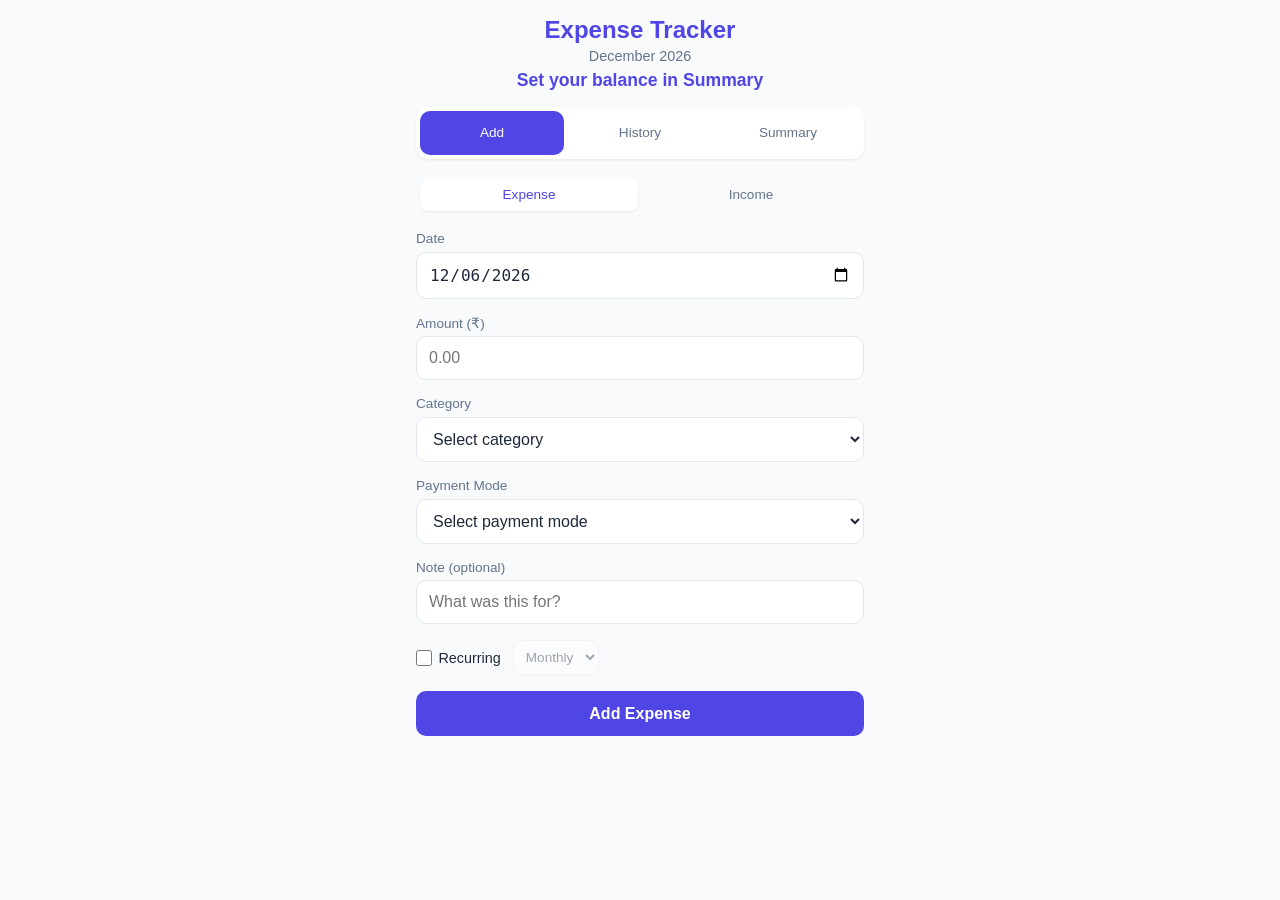
==== commit 12d06715: "Add current balance tracking and mobile PWA support. Balance drives summary calculations and auto-up" ====
--- a/tracker.html
+++ b/tracker.html
@@ -2,18 +2,24 @@
 <html lang="en">
 <head>
 <meta charset="UTF-8">
-<meta name="viewport" content="width=device-width, initial-scale=1.0, user-scalable=no">
+<meta name="viewport" content="width=device-width, initial-scale=1.0, viewport-fit=cover, user-scalable=no">
+<meta name="theme-color" content="#4f46e5">
+<meta name="apple-mobile-web-app-capable" content="yes">
+<meta name="apple-mobile-web-app-status-bar-style" content="default">
+<meta name="apple-mobile-web-app-title" content="Expenses">
+<link rel="manifest" href="manifest.json">
+<link rel="apple-touch-icon" href="icon.svg">
 <title>Expense Tracker</title>
 <style>
 *{margin:0;padding:0;box-sizing:border-box}
 :root{--p:#4f46e5;--bg:#f8fafc;--card:#fff;--tx:#1e293b;--mt:#64748b;--bd:#e2e8f0;--dg:#ef4444;--ok:#10b981;--warn:#f59e0b}
-body{font-family:-apple-system,BlinkMacSystemFont,'Segoe UI',Roboto,sans-serif;background:var(--bg);color:var(--tx);min-height:100vh;padding-bottom:2rem}
+body{font-family:-apple-system,BlinkMacSystemFont,'Segoe UI',Roboto,sans-serif;background:var(--bg);color:var(--tx);min-height:100vh;min-height:100dvh;padding-bottom:calc(2rem + env(safe-area-inset-bottom));padding-left:env(safe-area-inset-left);padding-right:env(safe-area-inset-right)}
 .ctn{max-width:480px;margin:0 auto;padding:1rem}
 header{text-align:center;margin-bottom:1rem}
 header h1{font-size:1.5rem;color:var(--p)}
 header p{color:var(--mt);font-size:.9rem;margin-top:.25rem}
 .tabs{display:flex;gap:.25rem;background:var(--card);border-radius:12px;padding:.25rem;margin-bottom:1rem;box-shadow:0 1px 3px rgba(0,0,0,.08)}
-.tab{flex:1;padding:.6rem;border:none;background:0 0;border-radius:10px;font-size:.85rem;font-weight:500;color:var(--mt);cursor:pointer}
+.tab{flex:1;padding:.75rem .5rem;border:none;background:0 0;border-radius:10px;font-size:.85rem;font-weight:500;color:var(--mt);cursor:pointer;touch-action:manipulation;-webkit-tap-highlight-color:transparent;min-height:44px}
 .tab.active{background:var(--p);color:#fff}
 .tc{display:none}.tc.active{display:block}
 .fg{margin-bottom:1rem}
@@ -41,7 +47,7 @@
 .exp-only{}.inc-only{display:none}
 .form-income .exp-only{display:none}
 .form-income .inc-only{display:block}
-.edel{border:1px solid var(--dg);color:var(--dg);background:var(--card);font-size:.85rem;font-weight:600;cursor:pointer;padding:.4rem .7rem;border-radius:6px;line-height:1;touch-action:manipulation;-webkit-tap-highlight-color:transparent}
+.edel{border:1px solid var(--dg);color:var(--dg);background:var(--card);font-size:.85rem;font-weight:600;cursor:pointer;padding:.5rem .75rem;border-radius:6px;line-height:1;min-width:44px;min-height:44px;touch-action:manipulation;-webkit-tap-highlight-color:transparent}
 .edel:active{background:#fee2e2}
 .tb{background:var(--p);color:#fff;text-align:center;padding:.75rem;border-radius:10px;font-weight:600;margin-top:1rem;font-size:1rem}
 .rb{display:inline-block;font-size:.65rem;font-weight:600;text-transform:uppercase;background:#ede9fe;color:#7c3aed;padding:.15rem .45rem;border-radius:4px;margin-left:.4rem;vertical-align:middle}
@@ -91,6 +97,11 @@
 .ovc.salary .ov{color:var(--ok)}
 .ovc.spent .ov{color:var(--dg)}
 .ovc.left .ov{color:var(--p)}
+.ovc.balance .ov{color:var(--p)}
+.hbal{font-size:1.1rem;font-weight:700;color:var(--p);margin-top:.35rem}
+.balance-box{background:linear-gradient(135deg,#4f46e5,#6366f1);color:#fff;border-radius:12px;padding:1rem;margin-bottom:1rem;text-align:center}
+.balance-box label{display:block;font-size:.75rem;opacity:.9;margin-bottom:.35rem}
+.balance-box input{width:100%;max-width:220px;margin:0 auto;padding:.6rem;border:none;border-radius:8px;font-size:1.25rem;font-weight:700;text-align:center;color:var(--tx)}
 .pbar{height:8px;background:var(--bd);border-radius:4px;overflow:hidden;margin-bottom:.35rem}
 .pfill{height:100%;border-radius:4px;transition:width .3s}
 .phint{font-size:.75rem;color:var(--mt);text-align:center}
@@ -100,12 +111,30 @@
 .salary-hint{font-size:.75rem;color:var(--mt);margin:-.5rem 0 1rem;line-height:1.4}
 .cat-pct{font-size:.72rem;color:var(--mt);margin-top:.15rem}
 .period-adj{margin-bottom:1rem}
-@media(max-width:480px){.ctn{padding:.75rem}.dw{flex-direction:column;align-items:center}.dleg{width:100%}.tv{width:50px;font-size:.65rem}}
+.install-tip{background:var(--card);border:1px solid var(--bd);border-radius:12px;padding:.85rem 1rem;margin-bottom:1rem;display:none;box-shadow:0 1px 3px rgba(0,0,0,.08)}
+.install-tip.show{display:block}
+.install-tip p{font-size:.8rem;color:var(--tx);line-height:1.45;margin-bottom:.5rem}
+.install-tip button{background:0 0;border:none;color:var(--mt);font-size:.75rem;cursor:pointer;padding:0}
+@media(max-width:480px){
+  .ctn{padding:.75rem;padding-top:calc(.75rem + env(safe-area-inset-top))}
+  .dw{flex-direction:column;align-items:center}
+  .dleg{width:100%}
+  .tv{width:50px;font-size:.65rem}
+  .frow{flex-direction:column}
+  .frow select{width:100%;font-size:1rem;padding:.75rem}
+  .salary-settings{grid-template-columns:1fr}
+  .ovc .ov{font-size:.85rem}
+  .fg input,.fg select{font-size:16px}
+}
 </style>
 </head>
 <body>
 <div class="ctn">
-<header><h1>Expense Tracker</h1><p id="currentMonth"></p></header>
+<header><h1>Expense Tracker</h1><p id="currentMonth"></p><p id="headerBalance" class="hbal"></p></header>
+<div id="installTip" class="install-tip">
+  <p id="installText"></p>
+  <button type="button" id="dismissInstall">Got it</button>
+</div>
 <div class="tabs">
   <button class="tab active" data-tab="add">Add</button>
   <button class="tab" data-tab="history">History</button>
@@ -138,6 +167,11 @@
 </div>
 <div id="summary" class="tc">
   <div class="smn"><button id="prevMonth" class="nb">&larr;</button><span id="summaryMonthLabel"></span><button id="nextMonth" class="nb">&rarr;</button></div>
+  <div class="balance-box">
+    <label for="currentBalance">Current balance (₹)</label>
+    <input type="number" id="currentBalance" step="0.01" min="0" placeholder="0.00">
+    <p class="salary-hint" style="color:rgba(255,255,255,.85);margin:.5rem 0 0">Update when you check your bank. Expenses and income adjust this automatically.</p>
+  </div>
   <div class="salary-settings">
     <div class="fg"><label for="monthlySalary">Expected salary (₹)</label><input type="number" id="monthlySalary" step="1" min="0" placeholder="e.g. 35904"></div>
     <div class="fg"><label for="salaryDay">Salary day</label><input type="number" id="salaryDay" min="1" max="31" value="28"></div>
@@ -225,6 +259,25 @@
   localStorage.setItem('monthlySalary', String(n || 0));
 }
 
+function getBalance() {
+  var v = parseFloat(localStorage.getItem('currentBalance') || '0');
+  return isNaN(v) ? 0 : v;
+}
+function setBalance(n) {
+  localStorage.setItem('currentBalance', String(n || 0));
+  updateHeaderBalance();
+}
+function adjustBalance(delta) {
+  setBalance(getBalance() + delta);
+}
+
+function updateHeaderBalance() {
+  var el = document.getElementById('headerBalance');
+  if (!el) return;
+  var b = getBalance();
+  el.textContent = b ? 'Balance: ₹' + fmtNum(b) : 'Set your balance in Summary';
+}
+
 function getSalaryDay() {
   var v = parseInt(localStorage.getItem('salaryDay') || '28', 10);
   return (v >= 1 && v <= 31) ? v : 28;
@@ -285,25 +338,25 @@
   return now >= toISO(cycle.start) && now <= toISO(cycle.end);
 }
 
-function renderOverview(periodIncome, spent, cycle, usingExpected) {
+function renderOverview(balance, spent, periodIncome, cycle) {
   var el = document.getElementById('overview');
-  if (!periodIncome) {
-    el.innerHTML = '<h2>Where your money went</h2><p class="phint">Log income or set expected salary to see your balance.</p>';
+  var base = balance > 0 ? balance : periodIncome;
+  if (!base && !spent && !periodIncome) {
+    el.innerHTML = '<h2>This pay period</h2><p class="phint">Set your current balance in Summary to see where your money is going.</p>';
     return;
   }
-  var left = periodIncome - spent;
-  var pct = Math.min((spent / periodIncome) * 100, 100);
-  var barColor = spent > periodIncome ? 'var(--dg)' : pct > 80 ? 'var(--warn)' : 'var(--ok)';
-  var incLabel = usingExpected ? 'Expected' : 'Income';
+  if (!base) base = periodIncome || spent || 1;
+  var pct = Math.min((spent / base) * 100, 100);
+  var barColor = spent > base ? 'var(--dg)' : pct > 80 ? 'var(--warn)' : 'var(--ok)';
   el.innerHTML =
-    '<h2>Where your money went</h2>' +
+    '<h2>This pay period</h2>' +
     '<div class="ovg">' +
-    '<div class="ovc salary"><div class="ol">' + incLabel + '</div><div class="ov">₹' + fmtNum(periodIncome) + '</div></div>' +
+    '<div class="ovc balance"><div class="ol">Balance</div><div class="ov">₹' + fmtNum(balance) + '</div></div>' +
     '<div class="ovc spent"><div class="ol">Spent</div><div class="ov">₹' + fmtNum(spent) + '</div></div>' +
-    '<div class="ovc left"><div class="ol">Left</div><div class="ov">₹' + fmtNum(left) + '</div></div>' +
+    '<div class="ovc salary"><div class="ol">Income</div><div class="ov">₹' + fmtNum(periodIncome) + '</div></div>' +
     '</div>' +
     '<div class="pbar"><div class="pfill" style="width:' + pct + '%;background:' + barColor + '"></div></div>' +
-    '<p class="phint">' + cycleLabel(cycle) + ' &middot; ' + (spent / periodIncome * 100).toFixed(1) + '% spent' + (left < 0 ? ' — over by ₹' + fmtNum(Math.abs(left)) : '') + (usingExpected ? ' — using expected salary' : '') + '</p>';
+    '<p class="phint">' + cycleLabel(cycle) + ' &middot; ' + (spent / base * 100).toFixed(1) + '% of ' + (balance > 0 ? 'balance' : 'income') + ' spent</p>';
 }
 
 function addExp(exp) {
@@ -340,7 +393,12 @@
   type = type || 'expense';
   try {
     if (type === 'income') {
-      sI(gI().filter(function(e) { return String(e.id) !== id; }));
+      var incAll = gI(), incItem = null;
+      for (var ii = 0; ii < incAll.length; ii++) {
+        if (String(incAll[ii].id) === id) { incItem = incAll[ii]; break; }
+      }
+      if (incItem) adjustBalance(-incItem.amount);
+      sI(incAll.filter(function(e) { return String(e.id) !== id; }));
       income = fetchIncome();
     } else {
       var all = gA();
@@ -349,8 +407,11 @@
         if (String(all[i].id) === id) { found = all[i]; break; }
       }
       if (found && found.is_recurring) {
+        var toRemove = all.filter(function(e) { return String(e.recurring_id) === id || String(e.id) === id; });
+        for (var ri = 0; ri < toRemove.length; ri++) adjustBalance(toRemove[ri].amount);
         sA(all.filter(function(e) { return String(e.recurring_id) !== id && String(e.id) !== id; }));
       } else {
+        if (found) adjustBalance(found.amount);
         sA(all.filter(function(e) { return String(e.id) !== id; }));
       }
       expenses = fetchAll();
@@ -501,6 +562,7 @@
       else nd.setDate(nd.getDate() - 7);
     }
     addExp({ date: nd.toISOString().slice(0, 10), amount: tpl.amount, category: tpl.category, payment_mode: tpl.payment_mode, note: tpl.note, is_recurring: false, frequency: null, recurring_id: tpl.id });
+    adjustBalance(-tpl.amount);
     changed = true;
   }
   if (changed) { expenses = fetchAll(); popMonthFilter(); renderHistory(); }
@@ -514,10 +576,12 @@
   var me = expenses.filter(function(e) { return expenseInCycle(e, cycle); });
   var loggedIncome = incomeInCycle(cycle);
   var periodIncome = getPeriodIncome(cycle);
-  var usingExpected = loggedIncome === 0 && getSalary() > 0;
+  var balance = getBalance();
   var tot2 = 0;
   for (var m = 0; m < me.length; m++) tot2 += me[m].amount;
-  renderOverview(periodIncome, tot2, cycle, usingExpected);
+  document.getElementById('currentBalance').value = balance || '';
+  renderOverview(balance, tot2, periodIncome, cycle);
+  updateHeaderBalance();
 
   var adj = document.getElementById('periodAdjust');
   var ovInput = document.getElementById('cycleOverride');
@@ -542,9 +606,10 @@
   } else {
     var ch = '';
     for (var k = 0; k < cats.length; k++) {
-      var pctSal = periodIncome ? ((cats[k][1] / periodIncome) * 100).toFixed(1) : null;
+      var pctBase = balance > 0 ? balance : periodIncome;
+      var pctSal = pctBase ? ((cats[k][1] / pctBase) * 100).toFixed(1) : null;
       ch += '<div class="sc"><div style="flex:1;min-width:0"><div class="cn">' + esc(cats[k][0]) + '</div>';
-      if (pctSal) ch += '<div class="cat-pct">' + pctSal + '% of income</div>';
+      if (pctSal) ch += '<div class="cat-pct">' + pctSal + '% of ' + (balance > 0 ? 'balance' : 'income') + '</div>';
       ch += '<div class="cb"><div class="cbf" style="width:' + (cats[k][1] / mx * 100) + '%"></div></div></div><div class="ca">₹' + fmtNum(cats[k][1]) + '</div></div>';
     }
     cards.innerHTML = ch;
@@ -648,6 +713,7 @@
     if (formMode === 'income') {
       var source = document.getElementById('incomeSource').value.trim() || 'Salary';
       addInc({ date: date, amount: amount, source: source });
+      adjustBalance(amount);
       toast('Income added!');
       income = fetchIncome();
     } else {
@@ -665,6 +731,7 @@
         is_recurring: ir,
         frequency: ir ? document.getElementById('frequency').value : null
       });
+      adjustBalance(-amount);
       toast(ir ? 'Recurring added!' : 'Added!');
       expenses = fetchAll();
     }
@@ -699,6 +766,13 @@
     setSalary(parseFloat(salaryInput.value) || 0);
     renderSummary();
     toast('Salary saved');
+  });
+
+  var balanceInput = document.getElementById('currentBalance');
+  balanceInput.addEventListener('change', function() {
+    setBalance(parseFloat(balanceInput.value) || 0);
+    renderSummary();
+    toast('Balance updated');
   });
 
   var salaryDayInput = document.getElementById('salaryDay');
@@ -743,8 +817,33 @@
   summaryDate = getNominalCycleStart(new Date());
   popMonthFilter();
   renderHistory();
+  updateHeaderBalance();
   try { genRecurring(); } catch(e) { console.error('recurring error', e); }
+  setupMobile();
+  if ('serviceWorker' in navigator) {
+    navigator.serviceWorker.register('sw.js').catch(function() {});
+  }
   } catch(e) { console.error('init error', e); }
+}
+
+function setupMobile() {
+  var standalone = window.matchMedia('(display-mode: standalone)').matches || window.navigator.standalone;
+  if (standalone || localStorage.getItem('installDismissed')) return;
+  var ua = navigator.userAgent || '';
+  var mobile = /iPhone|iPad|iPod|Android/i.test(ua);
+  if (!mobile) return;
+  var tip = document.getElementById('installTip');
+  var text = document.getElementById('installText');
+  if (/iPhone|iPad|iPod/i.test(ua)) {
+    text.textContent = 'Tip: Tap Share in Safari, then "Add to Home Screen" to use this like an app — works offline after that.';
+  } else {
+    text.textContent = 'Tip: Open browser menu and "Add to Home screen" or "Install app" to use this like an app — works offline after that.';
+  }
+  tip.classList.add('show');
+  document.getElementById('dismissInstall').addEventListener('click', function() {
+    localStorage.setItem('installDismissed', '1');
+    tip.classList.remove('show');
+  });
 }
 
 document.addEventListener('DOMContentLoaded', init);
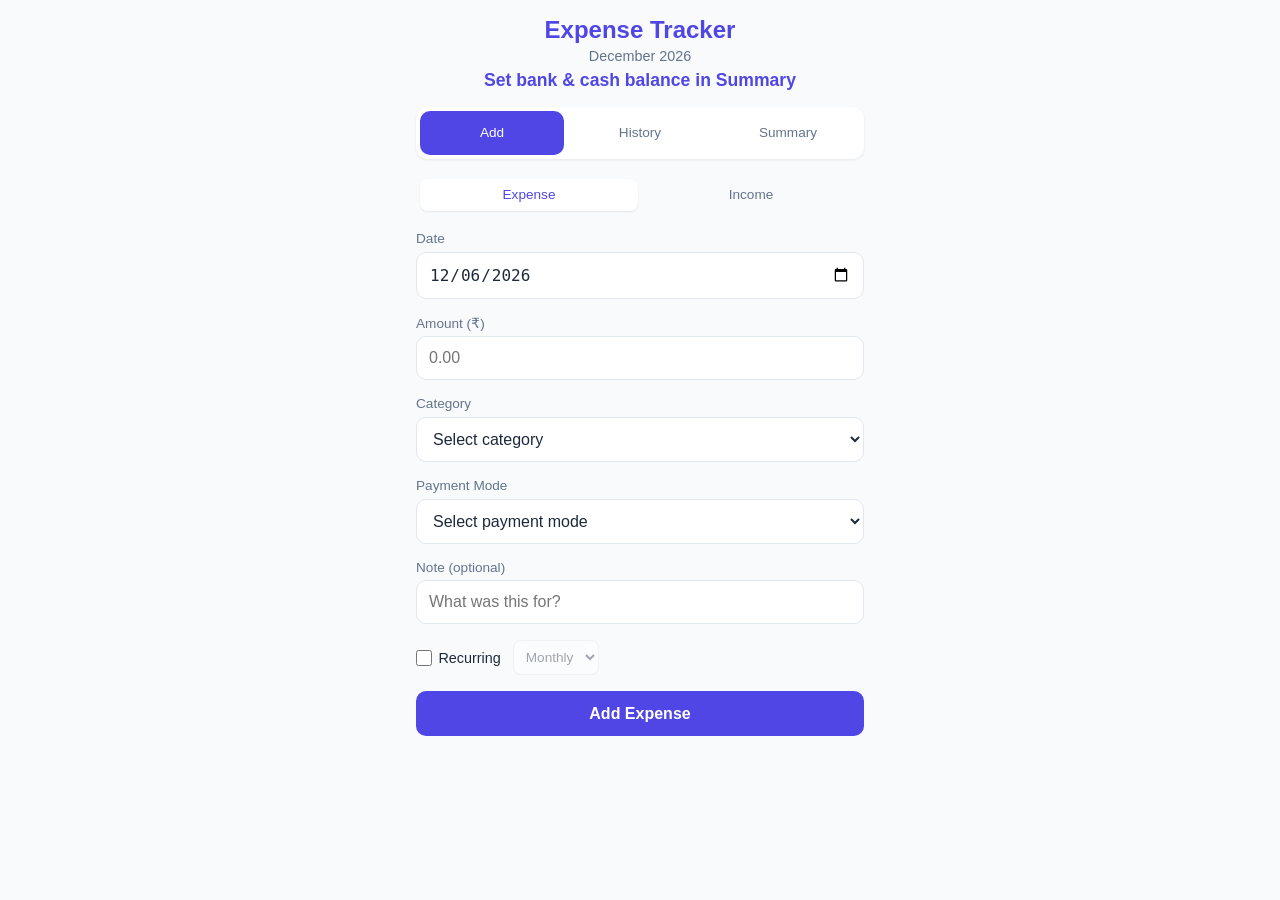
==== commit c2bdaf71: "Simplify tracking around bank and cash balances. Remove salary and pay-period settings, split balanc" ====
--- a/tracker.html
+++ b/tracker.html
@@ -101,7 +101,9 @@
 .hbal{font-size:1.1rem;font-weight:700;color:var(--p);margin-top:.35rem}
 .balance-box{background:linear-gradient(135deg,#4f46e5,#6366f1);color:#fff;border-radius:12px;padding:1rem;margin-bottom:1rem;text-align:center}
 .balance-box label{display:block;font-size:.75rem;opacity:.9;margin-bottom:.35rem}
-.balance-box input{width:100%;max-width:220px;margin:0 auto;padding:.6rem;border:none;border-radius:8px;font-size:1.25rem;font-weight:700;text-align:center;color:var(--tx)}
+.balance-box input{width:100%;padding:.6rem;border:none;border-radius:8px;font-size:1.1rem;font-weight:700;text-align:center;color:var(--tx)}
+.balance-grid{display:grid;grid-template-columns:1fr 1fr;gap:.75rem;margin-top:.35rem}
+.balance-total{font-size:.85rem;margin-top:.6rem;opacity:.95}
 .pbar{height:8px;background:var(--bd);border-radius:4px;overflow:hidden;margin-bottom:.35rem}
 .pfill{height:100%;border-radius:4px;transition:width .3s}
 .phint{font-size:.75rem;color:var(--mt);text-align:center}
@@ -151,6 +153,7 @@
     <div class="fg exp-only"><label>Category</label><select id="category"><option value="">Select category</option><option>Food &amp; Dining</option><option>Transport</option><option>Shopping</option><option>Bills &amp; Utilities</option><option>Entertainment</option><option>Health</option><option>Education</option><option>Other</option></select></div>
     <div class="fg exp-only"><label>Payment Mode</label><select id="paymentMode"><option value="">Select payment mode</option><option>Cash</option><option>UPI</option><option>Credit Card</option><option>Debit Card</option><option>Net Banking</option><option>Wallet</option></select></div>
     <div class="fg inc-only"><label>Source</label><input type="text" id="incomeSource" placeholder="e.g. Salary, Freelance"></div>
+    <div class="fg inc-only"><label>Received via</label><select id="incomeMode"><option value="Bank">Bank</option><option value="Cash">Cash</option></select></div>
     <div class="fg exp-only"><label>Note (optional)</label><input type="text" id="note" placeholder="What was this for?"></div>
     <div class="fr exp-only"><label class="cl"><input type="checkbox" id="isRecurring"><span>Recurring</span></label><select id="frequency" disabled><option value="monthly">Monthly</option><option value="weekly">Weekly</option><option value="yearly">Yearly</option></select></div>
     <button type="submit" class="bp" id="submitBtn">Add Expense</button>
@@ -168,19 +171,13 @@
 <div id="summary" class="tc">
   <div class="smn"><button id="prevMonth" class="nb">&larr;</button><span id="summaryMonthLabel"></span><button id="nextMonth" class="nb">&rarr;</button></div>
   <div class="balance-box">
-    <label for="currentBalance">Current balance (₹)</label>
-    <input type="number" id="currentBalance" step="0.01" min="0" placeholder="0.00">
-    <p class="salary-hint" style="color:rgba(255,255,255,.85);margin:.5rem 0 0">Update when you check your bank. Expenses and income adjust this automatically.</p>
-  </div>
-  <div class="salary-settings">
-    <div class="fg"><label for="monthlySalary">Expected salary (₹)</label><input type="number" id="monthlySalary" step="1" min="0" placeholder="e.g. 35904"></div>
-    <div class="fg"><label for="salaryDay">Salary day</label><input type="number" id="salaryDay" min="1" max="31" value="28"></div>
-  </div>
-  <p class="salary-hint">Pay period runs from your salary day each month. Log income when it arrives — expected salary is used only if nothing is logged yet.</p>
-  <div id="periodAdjust" class="fg period-adj" style="display:none">
-    <label for="cycleOverride">Salary received on (this period only)</label>
-    <input type="date" id="cycleOverride">
-    <p class="salary-hint" style="margin:.35rem 0 0">Use this if salary came early or late this month. Leave blank for the usual day.</p>
+    <label>Current balances (₹)</label>
+    <div class="balance-grid">
+      <div><label for="bankBalance" style="font-size:.7rem;opacity:.9">Bank</label><input type="number" id="bankBalance" step="0.01" min="0" placeholder="0.00"></div>
+      <div><label for="cashBalance" style="font-size:.7rem;opacity:.9">Cash</label><input type="number" id="cashBalance" step="0.01" min="0" placeholder="0.00"></div>
+    </div>
+    <p id="balanceTotal" class="balance-total"></p>
+    <p class="salary-hint" style="color:rgba(255,255,255,.85);margin:.5rem 0 0">Update when you check your bank or wallet. Cash payments affect cash; everything else affects bank.</p>
   </div>
   <div id="overview" class="ov"></div>
   <div id="summaryCards"></div>
@@ -234,129 +231,102 @@
   return gI().sort(function(a, b) { return b.date.localeCompare(a.date); });
 }
 
-function itemInCycle(item, cycle) {
-  return item.date >= toISO(cycle.start) && item.date <= toISO(cycle.end);
-}
-
-function incomeInCycle(cycle) {
+function itemInMonth(item, yr, mo) {
+  var d = new Date(item.date);
+  return d.getFullYear() === yr && d.getMonth() === mo;
+}
+
+function incomeInMonth(yr, mo) {
   var total = 0;
   for (var i = 0; i < income.length; i++) {
-    if (itemInCycle(income[i], cycle)) total += income[i].amount;
+    if (itemInMonth(income[i], yr, mo)) total += income[i].amount;
   }
   return total;
 }
 
-function getPeriodIncome(cycle) {
-  var logged = incomeInCycle(cycle);
-  return logged > 0 ? logged : getSalary();
-}
-
-function getSalary() {
-  var v = parseFloat(localStorage.getItem('monthlySalary') || '0');
+function monthLabel(d) {
+  return d.toLocaleString('default', { month: 'long', year: 'numeric' });
+}
+
+function migrateBalance() {
+  var old = localStorage.getItem('currentBalance');
+  if (old && localStorage.getItem('bankBalance') === null && localStorage.getItem('cashBalance') === null) {
+    localStorage.setItem('bankBalance', old);
+    localStorage.removeItem('currentBalance');
+  }
+}
+
+function isCashPayment(mode) {
+  return String(mode || '').toLowerCase() === 'cash';
+}
+
+function getBankBalance() {
+  var v = parseFloat(localStorage.getItem('bankBalance') || '0');
   return isNaN(v) ? 0 : v;
 }
-function setSalary(n) {
-  localStorage.setItem('monthlySalary', String(n || 0));
-}
-
-function getBalance() {
-  var v = parseFloat(localStorage.getItem('currentBalance') || '0');
+function getCashBalance() {
+  var v = parseFloat(localStorage.getItem('cashBalance') || '0');
   return isNaN(v) ? 0 : v;
 }
-function setBalance(n) {
-  localStorage.setItem('currentBalance', String(n || 0));
+function getTotalBalance() {
+  return getBankBalance() + getCashBalance();
+}
+
+function setBankBalance(n) {
+  localStorage.setItem('bankBalance', String(n || 0));
   updateHeaderBalance();
 }
-function adjustBalance(delta) {
-  setBalance(getBalance() + delta);
+function setCashBalance(n) {
+  localStorage.setItem('cashBalance', String(n || 0));
+  updateHeaderBalance();
+}
+
+function adjustBalance(delta, paymentMode) {
+  if (isCashPayment(paymentMode)) setCashBalance(getCashBalance() + delta);
+  else setBankBalance(getBankBalance() + delta);
 }
 
 function updateHeaderBalance() {
   var el = document.getElementById('headerBalance');
   if (!el) return;
-  var b = getBalance();
-  el.textContent = b ? 'Balance: ₹' + fmtNum(b) : 'Set your balance in Summary';
-}
-
-function getSalaryDay() {
-  var v = parseInt(localStorage.getItem('salaryDay') || '28', 10);
-  return (v >= 1 && v <= 31) ? v : 28;
-}
-function setSalaryDay(n) {
-  localStorage.setItem('salaryDay', String(Math.min(31, Math.max(1, n || 28))));
-}
-
-function clampDay(y, m, day) {
-  var last = new Date(y, m + 1, 0).getDate();
-  return Math.min(day, last);
+  var bank = getBankBalance(), cash = getCashBalance(), total = bank + cash;
+  if (!total) {
+    el.textContent = 'Set bank & cash balance in Summary';
+    return;
+  }
+  el.textContent = 'Bank ₹' + fmtNum(bank) + ' · Cash ₹' + fmtNum(cash) + ' · Total ₹' + fmtNum(total);
+}
+
+function updateBalanceTotal() {
+  var el = document.getElementById('balanceTotal');
+  if (!el) return;
+  var total = getTotalBalance();
+  el.textContent = total ? 'Total: ₹' + fmtNum(total) : '';
 }
 
 function toISO(d) {
   return d.getFullYear() + '-' + String(d.getMonth() + 1).padStart(2, '0') + '-' + String(d.getDate()).padStart(2, '0');
 }
 
-function parseISO(s) {
-  var p = s.split('-');
-  return new Date(parseInt(p[0], 10), parseInt(p[1], 10) - 1, parseInt(p[2], 10));
-}
-
-function getCycleOverrideKey(nominalStart) {
-  return 'cycleOverride_' + toISO(nominalStart);
-}
-
-function getNominalCycleStart(refDate) {
-  var day = getSalaryDay();
-  var y = refDate.getFullYear(), m = refDate.getMonth(), d = refDate.getDate();
-  if (d >= clampDay(y, m, day)) return new Date(y, m, clampDay(y, m, day));
-  return new Date(y, m - 1, clampDay(y, m - 1, day));
-}
-
-function getCycleForNominal(nominalStart) {
-  var nominal = new Date(nominalStart.getTime());
-  var ov = localStorage.getItem(getCycleOverrideKey(nominal));
-  var start = ov ? parseISO(ov) : new Date(nominal.getTime());
-  var end = new Date(start);
-  end.setMonth(end.getMonth() + 1);
-  end.setDate(end.getDate() - 1);
-  return { start: start, end: end, nominal: nominal };
-}
-
-function getCycleContaining(refDate) {
-  return getCycleForNominal(getNominalCycleStart(refDate));
-}
-
-function expenseInCycle(exp, cycle) {
-  return itemInCycle(exp, cycle);
-}
-
-function cycleLabel(cycle) {
-  return fmtDate(cycle.start) + ' – ' + fmtDate(cycle.end);
-}
-
-function isCurrentCycle(cycle) {
-  var now = toISO(new Date());
-  return now >= toISO(cycle.start) && now <= toISO(cycle.end);
-}
-
-function renderOverview(balance, spent, periodIncome, cycle) {
+function renderOverview(bank, cash, spent, monthIncome, monthName) {
   var el = document.getElementById('overview');
-  var base = balance > 0 ? balance : periodIncome;
-  if (!base && !spent && !periodIncome) {
-    el.innerHTML = '<h2>This pay period</h2><p class="phint">Set your current balance in Summary to see where your money is going.</p>';
+  var total = bank + cash;
+  var base = total > 0 ? total : (monthIncome || spent || 1);
+  if (!total && !spent && !monthIncome) {
+    el.innerHTML = '<h2>This month</h2><p class="phint">Set bank and cash balances above, then log expenses and income.</p>';
     return;
   }
-  if (!base) base = periodIncome || spent || 1;
-  var pct = Math.min((spent / base) * 100, 100);
+  var pct = spent > 0 ? Math.min((spent / base) * 100, 100) : 0;
   var barColor = spent > base ? 'var(--dg)' : pct > 80 ? 'var(--warn)' : 'var(--ok)';
   el.innerHTML =
-    '<h2>This pay period</h2>' +
+    '<h2>This month</h2>' +
     '<div class="ovg">' +
-    '<div class="ovc balance"><div class="ol">Balance</div><div class="ov">₹' + fmtNum(balance) + '</div></div>' +
-    '<div class="ovc spent"><div class="ol">Spent</div><div class="ov">₹' + fmtNum(spent) + '</div></div>' +
-    '<div class="ovc salary"><div class="ol">Income</div><div class="ov">₹' + fmtNum(periodIncome) + '</div></div>' +
+    '<div class="ovc balance"><div class="ol">Bank</div><div class="ov">₹' + fmtNum(bank) + '</div></div>' +
+    '<div class="ovc left"><div class="ol">Cash</div><div class="ov">₹' + fmtNum(cash) + '</div></div>' +
+    '<div class="ovc salary"><div class="ol">Total</div><div class="ov">₹' + fmtNum(total) + '</div></div>' +
     '</div>' +
     '<div class="pbar"><div class="pfill" style="width:' + pct + '%;background:' + barColor + '"></div></div>' +
-    '<p class="phint">' + cycleLabel(cycle) + ' &middot; ' + (spent / base * 100).toFixed(1) + '% of ' + (balance > 0 ? 'balance' : 'income') + ' spent</p>';
+    '<p class="phint">' + monthName + '<br>Spent ₹' + fmtNum(spent) + ' · Income ₹' + fmtNum(monthIncome) + (spent > 0 ? ' · ' + (spent / base * 100).toFixed(1) + '% of ' + (total > 0 ? 'balance' : 'income') : '') + '</p>';
 }
 
 function addExp(exp) {
@@ -397,7 +367,7 @@
       for (var ii = 0; ii < incAll.length; ii++) {
         if (String(incAll[ii].id) === id) { incItem = incAll[ii]; break; }
       }
-      if (incItem) adjustBalance(-incItem.amount);
+      if (incItem) adjustBalance(-incItem.amount, incItem.payment_mode || 'Bank');
       sI(incAll.filter(function(e) { return String(e.id) !== id; }));
       income = fetchIncome();
     } else {
@@ -408,10 +378,10 @@
       }
       if (found && found.is_recurring) {
         var toRemove = all.filter(function(e) { return String(e.recurring_id) === id || String(e.id) === id; });
-        for (var ri = 0; ri < toRemove.length; ri++) adjustBalance(toRemove[ri].amount);
+        for (var ri = 0; ri < toRemove.length; ri++) adjustBalance(toRemove[ri].amount, toRemove[ri].payment_mode);
         sA(all.filter(function(e) { return String(e.recurring_id) !== id && String(e.id) !== id; }));
       } else {
-        if (found) adjustBalance(found.amount);
+        if (found) adjustBalance(found.amount, found.payment_mode);
         sA(all.filter(function(e) { return String(e.id) !== id; }));
       }
       expenses = fetchAll();
@@ -435,7 +405,10 @@
       var d = new Date(e.date);
       return (d.getFullYear() + '-' + String(d.getMonth() + 1).padStart(2, '0')) === mv;
     }
-    if (!mv) return itemInCycle(e, getCycleContaining(new Date()));
+    if (!mv) {
+      var now = new Date();
+      return itemInMonth(e, now.getFullYear(), now.getMonth());
+    }
     return true;
   });
 
@@ -444,7 +417,10 @@
       var d = new Date(e.date);
       return (d.getFullYear() + '-' + String(d.getMonth() + 1).padStart(2, '0')) === mv;
     }
-    if (!mv) return itemInCycle(e, getCycleContaining(new Date()));
+    if (!mv) {
+      var now2 = new Date();
+      return itemInMonth(e, now2.getFullYear(), now2.getMonth());
+    }
     return true;
   });
 
@@ -485,7 +461,7 @@
       var inc = it.data;
       incTotal += inc.amount;
       html += '<div class="ei"><div class="einf"><div class="ecat">Income</div>';
-      html += '<div class="emeta">' + fmtDate(inc.date) + (inc.source ? ' &middot; ' + esc(inc.source) : '') + '</div></div>';
+      html += '<div class="emeta">' + fmtDate(inc.date) + ' &middot; ' + esc(inc.payment_mode || 'Bank') + (inc.source ? ' &middot; ' + esc(inc.source) : '') + '</div></div>';
       html += '<div class="ert"><div class="eamt inc">+₹' + fmtNum(inc.amount) + '</div>';
       html += '<button type="button" class="edel" data-id="' + esc(inc.id) + '" data-type="income">✕</button></div></div>';
     }
@@ -515,7 +491,7 @@
   var sorted = Object.keys(months).sort().reverse();
   var now = new Date();
   var tm = now.getFullYear() + '-' + String(now.getMonth() + 1).padStart(2, '0');
-  s.innerHTML = '<option value="">This Pay Period</option><option value="all">All Time</option>';
+  s.innerHTML = '<option value="">This Month</option><option value="all">All Time</option>';
   for (var j = 0; j < sorted.length; j++) {
     if (sorted[j] === tm) continue;
     var p = sorted[j].split('-');
@@ -562,7 +538,7 @@
       else nd.setDate(nd.getDate() - 7);
     }
     addExp({ date: nd.toISOString().slice(0, 10), amount: tpl.amount, category: tpl.category, payment_mode: tpl.payment_mode, note: tpl.note, is_recurring: false, frequency: null, recurring_id: tpl.id });
-    adjustBalance(-tpl.amount);
+    adjustBalance(-tpl.amount, tpl.payment_mode);
     changed = true;
   }
   if (changed) { expenses = fetchAll(); popMonthFilter(); renderHistory(); }
@@ -571,27 +547,19 @@
 var COL = ['#4f46e5', '#f59e0b', '#10b981', '#ef4444', '#8b5cf6', '#06b6d4', '#ec4899', '#84cc16'];
 
 function renderSummary() {
-  var cycle = getCycleForNominal(summaryDate);
-  document.getElementById('summaryMonthLabel').textContent = cycleLabel(cycle);
-  var me = expenses.filter(function(e) { return expenseInCycle(e, cycle); });
-  var loggedIncome = incomeInCycle(cycle);
-  var periodIncome = getPeriodIncome(cycle);
-  var balance = getBalance();
+  var yr = summaryDate.getFullYear(), mo = summaryDate.getMonth();
+  document.getElementById('summaryMonthLabel').textContent = monthLabel(summaryDate);
+  var me = expenses.filter(function(e) { return itemInMonth(e, yr, mo); });
+  var monthIncome = incomeInMonth(yr, mo);
+  var bank = getBankBalance(), cash = getCashBalance(), total = getTotalBalance();
   var tot2 = 0;
   for (var m = 0; m < me.length; m++) tot2 += me[m].amount;
-  document.getElementById('currentBalance').value = balance || '';
-  renderOverview(balance, tot2, periodIncome, cycle);
+  document.getElementById('bankBalance').value = bank || '';
+  document.getElementById('cashBalance').value = cash || '';
+  updateBalanceTotal();
+  renderOverview(bank, cash, tot2, monthIncome, monthLabel(summaryDate));
   updateHeaderBalance();
 
-  var adj = document.getElementById('periodAdjust');
-  var ovInput = document.getElementById('cycleOverride');
-  if (isCurrentCycle(cycle)) {
-    adj.style.display = 'block';
-    var saved = localStorage.getItem(getCycleOverrideKey(cycle.nominal));
-    ovInput.value = saved || '';
-  } else {
-    adj.style.display = 'none';
-  }
   var cm = {};
   for (var i = 0; i < me.length; i++) cm[me[i].category] = (cm[me[i].category] || 0) + me[i].amount;
   var mx = 1, ks = Object.keys(cm);
@@ -599,17 +567,17 @@
   var cards = document.getElementById('summaryCards');
   var cats = ks.map(function(k) { return [k, cm[k]]; }).sort(function(a, b) { return b[1] - a[1]; });
   if (!cats.length) {
-    cards.innerHTML = '<div class="es"><p>No expenses this pay period</p></div>';
+    cards.innerHTML = '<div class="es"><p>No expenses this month</p></div>';
     document.getElementById('donutChart').innerHTML = '';
     document.getElementById('dailyChart').innerHTML = '';
     document.getElementById('trendChart').innerHTML = '';
   } else {
     var ch = '';
     for (var k = 0; k < cats.length; k++) {
-      var pctBase = balance > 0 ? balance : periodIncome;
+      var pctBase = total > 0 ? total : monthIncome;
       var pctSal = pctBase ? ((cats[k][1] / pctBase) * 100).toFixed(1) : null;
       ch += '<div class="sc"><div style="flex:1;min-width:0"><div class="cn">' + esc(cats[k][0]) + '</div>';
-      if (pctSal) ch += '<div class="cat-pct">' + pctSal + '% of ' + (balance > 0 ? 'balance' : 'income') + '</div>';
+      if (pctSal) ch += '<div class="cat-pct">' + pctSal + '% of ' + (total > 0 ? 'balance' : 'income') + '</div>';
       ch += '<div class="cb"><div class="cbf" style="width:' + (cats[k][1] / mx * 100) + '%"></div></div></div><div class="ca">₹' + fmtNum(cats[k][1]) + '</div></div>';
     }
     cards.innerHTML = ch;
@@ -622,33 +590,32 @@
       lg += '<div class="li"><span class="ld" style="background:' + COL[c % COL.length] + '"></span><span class="ln">' + esc(cats[c][0]) + '</span><span class="lv">' + ((cats[c][1] / tot) * 100).toFixed(1) + '%</span></div>';
     }
     document.getElementById('donutChart').innerHTML = '<div class="ct">Spending by Category</div><div class="dw"><div class="dr" style="background:conic-gradient(' + gp.join(', ') + ')"><div class="dc"><div class="dt">₹' + fmtNum(tot) + '</div><div class="dl">total</div></div></div><div class="dleg">' + lg + '</div></div>';
-    var dm = {};
+    var dim = new Date(yr, mo + 1, 0).getDate(), dm = {};
     for (var d = 0; d < me.length; d++) {
-      var ed = new Date(me[d].date);
-      var key = toISO(ed);
-      dm[key] = (dm[key] || 0) + me[d].amount;
-    }
-    var dk = Object.keys(dm).sort(), md = 1;
+      var day = new Date(me[d].date).getDate();
+      dm[day] = (dm[day] || 0) + me[d].amount;
+    }
+    var md = 1, dk = Object.keys(dm);
     for (var e = 0; e < dk.length; e++) if (dm[dk[e]] > md) md = dm[dk[e]];
     var bs = '';
-    for (var g = 0; g < dk.length; g++) {
-      var at = dm[dk[g]], h = Math.max((at / md) * 75, 1);
-      var lbl = fmtDate(dk[g]);
-      bs += '<div class="bco"><div class="ba" style="height:' + h + 'px"><div class="bt">' + lbl + ': ₹' + fmtNum(at) + '</div></div><span class="bl">' + new Date(dk[g]).getDate() + '</span></div>';
+    for (var g = 1; g <= dim; g++) {
+      var at = dm[g] || 0, h = Math.max((at / md) * 75, 1);
+      var sl = dim <= 15 ? (g === 1 || g % 3 === 0 || g === dim) : (g === 1 || g % 7 === 0 || g === dim);
+      bs += '<div class="bco"><div class="ba" style="height:' + h + 'px"><div class="bt">Day ' + g + ': ₹' + fmtNum(at) + '</div></div>' + (sl ? '<span class="bl">' + g + '</span>' : '') + '</div>';
     }
     document.getElementById('dailyChart').innerHTML = '<div class="ct">Daily Spending</div><div class="bch">' + bs + '</div>';
     var ms = [];
     for (var i2 = 5; i2 >= 0; i2--) {
-      var anchor = new Date(summaryDate);
-      anchor.setMonth(anchor.getMonth() - i2);
-      ms.push(getCycleForNominal(anchor));
-    }
-    var mt = ms.map(function(c) {
+      var mm = mo - i2, yy = yr;
+      while (mm < 0) { mm += 12; yy--; }
+      ms.push({ year: yy, month: mm });
+    }
+    var mt = ms.map(function(o) {
       var tt = 0;
       for (var i3 = 0; i3 < expenses.length; i3++) {
-        if (expenseInCycle(expenses[i3], c)) tt += expenses[i3].amount;
+        if (itemInMonth(expenses[i3], o.year, o.month)) tt += expenses[i3].amount;
       }
-      return { l: fmtDate(c.start), t: tt };
+      return { l: new Date(o.year, o.month).toLocaleString('default', { month: 'short' }), t: tt };
     });
     var mxT = 1;
     for (var j2 = 0; j2 < mt.length; j2++) if (mt[j2].t > mxT) mxT = mt[j2].t;
@@ -712,8 +679,9 @@
     var date = document.getElementById('date').value;
     if (formMode === 'income') {
       var source = document.getElementById('incomeSource').value.trim() || 'Salary';
-      addInc({ date: date, amount: amount, source: source });
-      adjustBalance(amount);
+      var incMode = document.getElementById('incomeMode').value;
+      addInc({ date: date, amount: amount, source: source, payment_mode: incMode });
+      adjustBalance(amount, incMode);
       toast('Income added!');
       income = fetchIncome();
     } else {
@@ -731,7 +699,7 @@
         is_recurring: ir,
         frequency: ir ? document.getElementById('frequency').value : null
       });
-      adjustBalance(-amount);
+      adjustBalance(-amount, document.getElementById('paymentMode').value);
       toast(ir ? 'Recurring added!' : 'Added!');
       expenses = fetchAll();
     }
@@ -750,48 +718,27 @@
   document.getElementById('filterMonth').addEventListener('change', renderHistory);
 
   document.getElementById('prevMonth').addEventListener('click', function() {
-    summaryDate = getNominalCycleStart(summaryDate);
     summaryDate.setMonth(summaryDate.getMonth() - 1);
     renderSummary();
   });
   document.getElementById('nextMonth').addEventListener('click', function() {
-    summaryDate = getNominalCycleStart(summaryDate);
     summaryDate.setMonth(summaryDate.getMonth() + 1);
     renderSummary();
   });
 
-  var salaryInput = document.getElementById('monthlySalary');
-  salaryInput.value = getSalary() || '';
-  salaryInput.addEventListener('change', function() {
-    setSalary(parseFloat(salaryInput.value) || 0);
+  var balanceInput = document.getElementById('bankBalance');
+  var cashInput = document.getElementById('cashBalance');
+  balanceInput.addEventListener('change', function() {
+    setBankBalance(parseFloat(balanceInput.value) || 0);
+    updateBalanceTotal();
     renderSummary();
-    toast('Salary saved');
-  });
-
-  var balanceInput = document.getElementById('currentBalance');
-  balanceInput.addEventListener('change', function() {
-    setBalance(parseFloat(balanceInput.value) || 0);
+    toast('Bank balance updated');
+  });
+  cashInput.addEventListener('change', function() {
+    setCashBalance(parseFloat(cashInput.value) || 0);
+    updateBalanceTotal();
     renderSummary();
-    toast('Balance updated');
-  });
-
-  var salaryDayInput = document.getElementById('salaryDay');
-  salaryDayInput.value = getSalaryDay();
-  salaryDayInput.addEventListener('change', function() {
-    setSalaryDay(parseInt(salaryDayInput.value, 10) || 28);
-    summaryDate = getNominalCycleStart(new Date());
-    renderSummary();
-    toast('Salary day updated');
-  });
-
-  document.getElementById('cycleOverride').addEventListener('change', function(ev) {
-    var cycle = getCycleContaining(new Date());
-    var key = getCycleOverrideKey(cycle.nominal);
-    if (ev.target.value) localStorage.setItem(key, ev.target.value);
-    else localStorage.removeItem(key);
-    summaryDate = cycle.nominal;
-    renderSummary();
-    toast(ev.target.value ? 'Period adjusted' : 'Back to usual salary day');
+    toast('Cash balance updated');
   });
 
   document.addEventListener('click', function(ev) {
@@ -812,9 +759,10 @@
     }
   });
 
+  migrateBalance();
   expenses = fetchAll();
   income = fetchIncome();
-  summaryDate = getNominalCycleStart(new Date());
+  summaryDate = new Date();
   popMonthFilter();
   renderHistory();
   updateHeaderBalance();
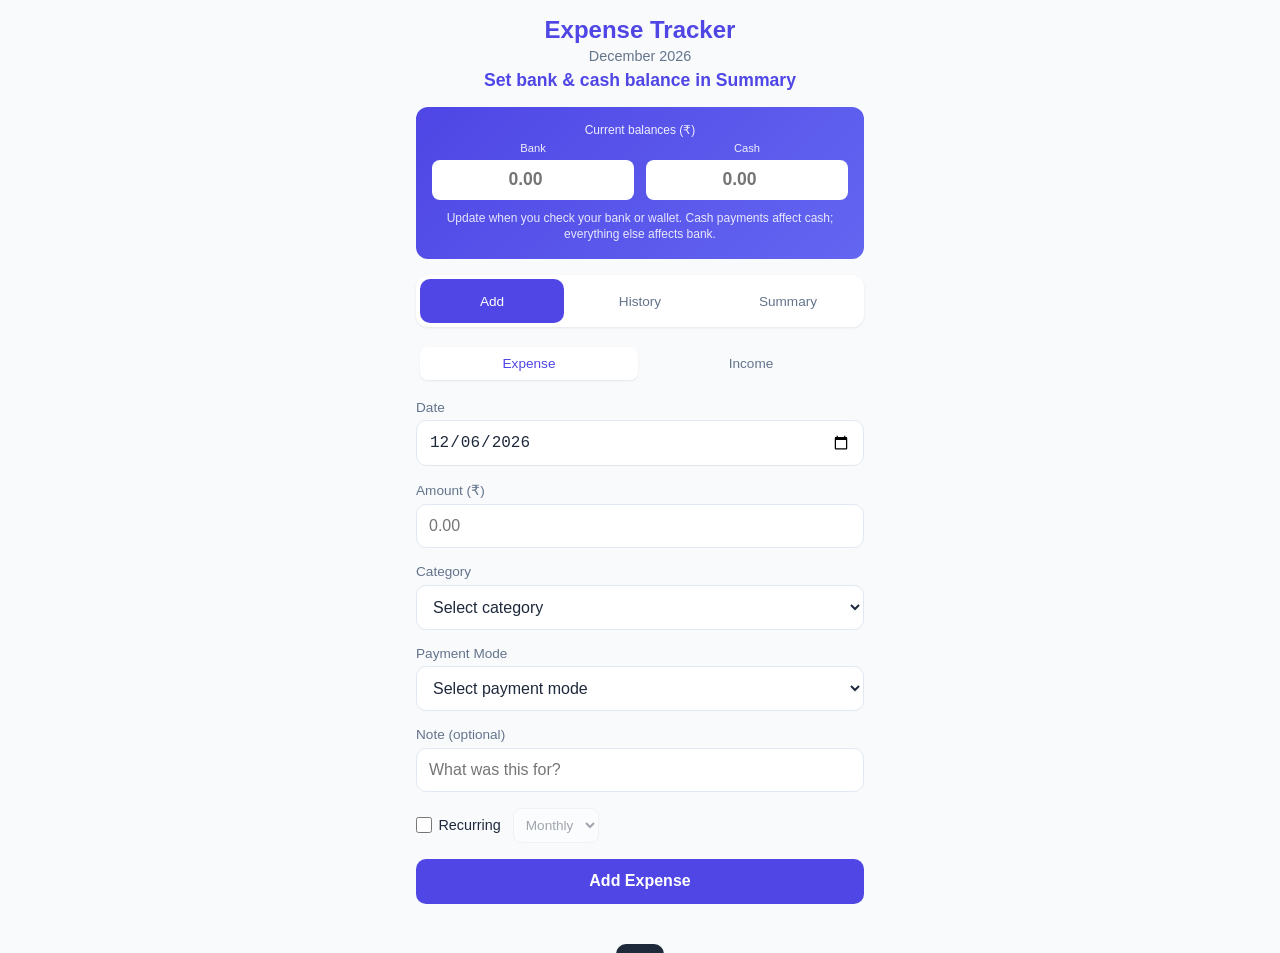
==== commit 311a6fce: "Show bank and cash balances on every tab. Move balance inputs above the tab bar so they are always v" ====
--- a/tracker.html
+++ b/tracker.html
@@ -137,6 +137,15 @@
   <p id="installText"></p>
   <button type="button" id="dismissInstall">Got it</button>
 </div>
+<div class="balance-box">
+  <label>Current balances (₹)</label>
+  <div class="balance-grid">
+    <div><label for="bankBalance" style="font-size:.7rem;opacity:.9">Bank</label><input type="number" id="bankBalance" step="0.01" min="0" placeholder="0.00"></div>
+    <div><label for="cashBalance" style="font-size:.7rem;opacity:.9">Cash</label><input type="number" id="cashBalance" step="0.01" min="0" placeholder="0.00"></div>
+  </div>
+  <p id="balanceTotal" class="balance-total"></p>
+  <p class="salary-hint" style="color:rgba(255,255,255,.85);margin:.5rem 0 0">Update when you check your bank or wallet. Cash payments affect cash; everything else affects bank.</p>
+</div>
 <div class="tabs">
   <button class="tab active" data-tab="add">Add</button>
   <button class="tab" data-tab="history">History</button>
@@ -152,7 +161,7 @@
     <div class="fg"><label>Amount (₹)</label><input type="number" id="amount" step="0.01" min="0" placeholder="0.00" required></div>
     <div class="fg exp-only"><label>Category</label><select id="category"><option value="">Select category</option><option>Food &amp; Dining</option><option>Transport</option><option>Shopping</option><option>Bills &amp; Utilities</option><option>Entertainment</option><option>Health</option><option>Education</option><option>Other</option></select></div>
     <div class="fg exp-only"><label>Payment Mode</label><select id="paymentMode"><option value="">Select payment mode</option><option>Cash</option><option>UPI</option><option>Credit Card</option><option>Debit Card</option><option>Net Banking</option><option>Wallet</option></select></div>
-    <div class="fg inc-only"><label>Source</label><input type="text" id="incomeSource" placeholder="e.g. Salary, Freelance"></div>
+    <div class="fg inc-only"><label>Source</label><input type="text" id="incomeSource" placeholder="e.g. Paycheck, Freelance"></div>
     <div class="fg inc-only"><label>Received via</label><select id="incomeMode"><option value="Bank">Bank</option><option value="Cash">Cash</option></select></div>
     <div class="fg exp-only"><label>Note (optional)</label><input type="text" id="note" placeholder="What was this for?"></div>
     <div class="fr exp-only"><label class="cl"><input type="checkbox" id="isRecurring"><span>Recurring</span></label><select id="frequency" disabled><option value="monthly">Monthly</option><option value="weekly">Weekly</option><option value="yearly">Yearly</option></select></div>
@@ -170,15 +179,6 @@
 </div>
 <div id="summary" class="tc">
   <div class="smn"><button id="prevMonth" class="nb">&larr;</button><span id="summaryMonthLabel"></span><button id="nextMonth" class="nb">&rarr;</button></div>
-  <div class="balance-box">
-    <label>Current balances (₹)</label>
-    <div class="balance-grid">
-      <div><label for="bankBalance" style="font-size:.7rem;opacity:.9">Bank</label><input type="number" id="bankBalance" step="0.01" min="0" placeholder="0.00"></div>
-      <div><label for="cashBalance" style="font-size:.7rem;opacity:.9">Cash</label><input type="number" id="cashBalance" step="0.01" min="0" placeholder="0.00"></div>
-    </div>
-    <p id="balanceTotal" class="balance-total"></p>
-    <p class="salary-hint" style="color:rgba(255,255,255,.85);margin:.5rem 0 0">Update when you check your bank or wallet. Cash payments affect cash; everything else affects bank.</p>
-  </div>
   <div id="overview" class="ov"></div>
   <div id="summaryCards"></div>
   <div id="summaryTotal" class="tb"></div>
@@ -546,6 +546,16 @@
 
 var COL = ['#4f46e5', '#f59e0b', '#10b981', '#ef4444', '#8b5cf6', '#06b6d4', '#ec4899', '#84cc16'];
 
+function syncBalanceInputs() {
+  var bank = getBankBalance(), cash = getCashBalance();
+  var bankEl = document.getElementById('bankBalance');
+  var cashEl = document.getElementById('cashBalance');
+  if (bankEl && document.activeElement !== bankEl) bankEl.value = bank || '';
+  if (cashEl && document.activeElement !== cashEl) cashEl.value = cash || '';
+  updateBalanceTotal();
+  updateHeaderBalance();
+}
+
 function renderSummary() {
   var yr = summaryDate.getFullYear(), mo = summaryDate.getMonth();
   document.getElementById('summaryMonthLabel').textContent = monthLabel(summaryDate);
@@ -554,11 +564,8 @@
   var bank = getBankBalance(), cash = getCashBalance(), total = getTotalBalance();
   var tot2 = 0;
   for (var m = 0; m < me.length; m++) tot2 += me[m].amount;
-  document.getElementById('bankBalance').value = bank || '';
-  document.getElementById('cashBalance').value = cash || '';
-  updateBalanceTotal();
+  syncBalanceInputs();
   renderOverview(bank, cash, tot2, monthIncome, monthLabel(summaryDate));
-  updateHeaderBalance();
 
   var cm = {};
   for (var i = 0; i < me.length; i++) cm[me[i].category] = (cm[me[i].category] || 0) + me[i].amount;
@@ -678,7 +685,7 @@
     var amount = parseFloat(document.getElementById('amount').value);
     var date = document.getElementById('date').value;
     if (formMode === 'income') {
-      var source = document.getElementById('incomeSource').value.trim() || 'Salary';
+      var source = document.getElementById('incomeSource').value.trim() || 'Income';
       var incMode = document.getElementById('incomeMode').value;
       addInc({ date: date, amount: amount, source: source, payment_mode: incMode });
       adjustBalance(amount, incMode);
@@ -730,13 +737,13 @@
   var cashInput = document.getElementById('cashBalance');
   balanceInput.addEventListener('change', function() {
     setBankBalance(parseFloat(balanceInput.value) || 0);
-    updateBalanceTotal();
+    syncBalanceInputs();
     renderSummary();
     toast('Bank balance updated');
   });
   cashInput.addEventListener('change', function() {
     setCashBalance(parseFloat(cashInput.value) || 0);
-    updateBalanceTotal();
+    syncBalanceInputs();
     renderSummary();
     toast('Cash balance updated');
   });
@@ -765,7 +772,7 @@
   summaryDate = new Date();
   popMonthFilter();
   renderHistory();
-  updateHeaderBalance();
+  syncBalanceInputs();
   try { genRecurring(); } catch(e) { console.error('recurring error', e); }
   setupMobile();
   if ('serviceWorker' in navigator) {
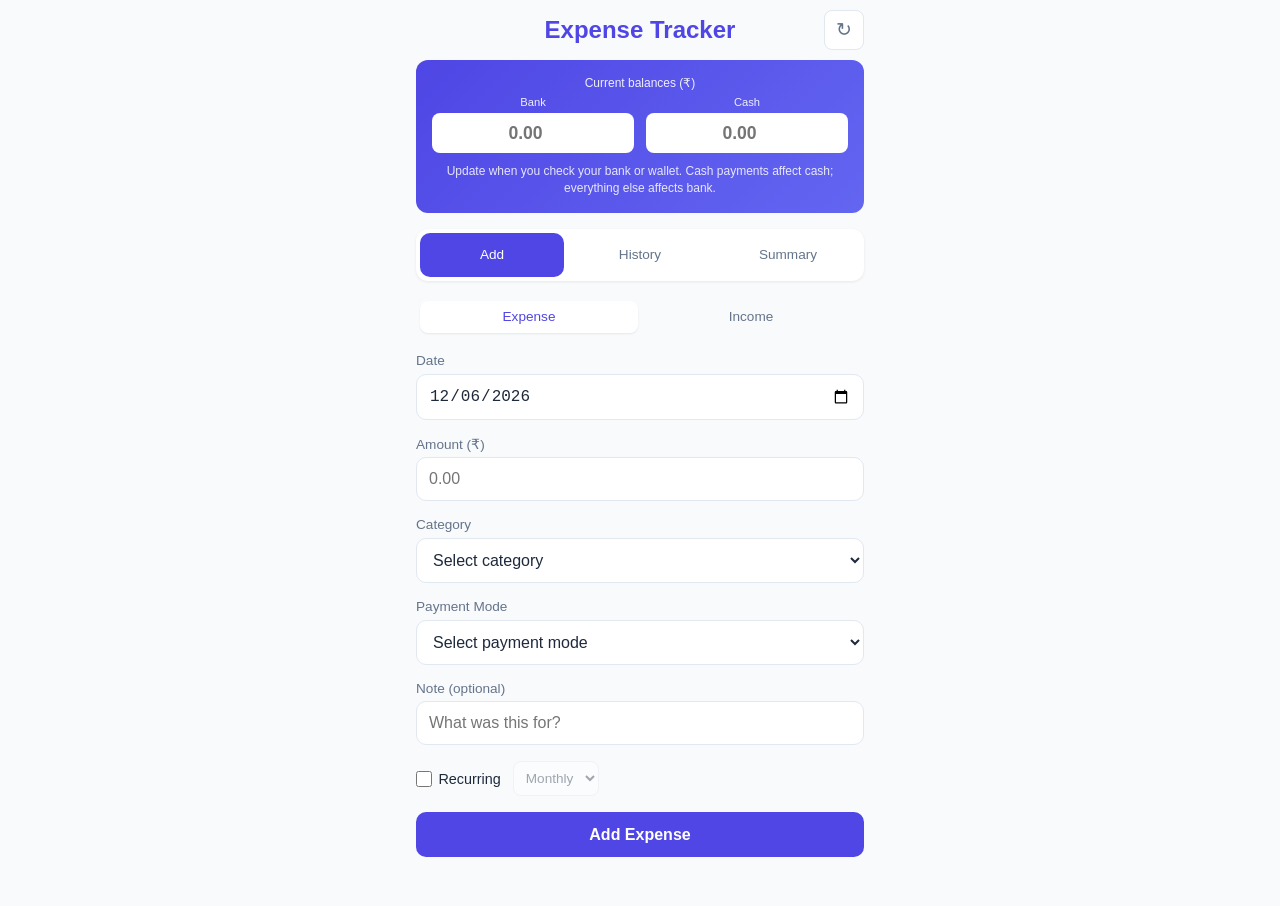
==== commit 2a2f6899: "Add custom categories, income categories, and hard refresh. Replace generic expense categories with " ====
--- a/tracker.html
+++ b/tracker.html
@@ -16,7 +16,10 @@
 body{font-family:-apple-system,BlinkMacSystemFont,'Segoe UI',Roboto,sans-serif;background:var(--bg);color:var(--tx);min-height:100vh;min-height:100dvh;padding-bottom:calc(2rem + env(safe-area-inset-bottom));padding-left:env(safe-area-inset-left);padding-right:env(safe-area-inset-right)}
 .ctn{max-width:480px;margin:0 auto;padding:1rem}
 header{text-align:center;margin-bottom:1rem}
+header.hdr{display:flex;align-items:center;justify-content:center;position:relative}
 header h1{font-size:1.5rem;color:var(--p)}
+.refresh-btn{position:absolute;right:0;background:var(--card);border:1.5px solid var(--bd);border-radius:8px;width:40px;height:40px;font-size:1.2rem;line-height:1;color:var(--mt);cursor:pointer;touch-action:manipulation;-webkit-tap-highlight-color:transparent}
+.refresh-btn:active{background:var(--bg);color:var(--p)}
 header p{color:var(--mt);font-size:.9rem;margin-top:.25rem}
 .tabs{display:flex;gap:.25rem;background:var(--card);border-radius:12px;padding:.25rem;margin-bottom:1rem;box-shadow:0 1px 3px rgba(0,0,0,.08)}
 .tab{flex:1;padding:.75rem .5rem;border:none;background:0 0;border-radius:10px;font-size:.85rem;font-weight:500;color:var(--mt);cursor:pointer;touch-action:manipulation;-webkit-tap-highlight-color:transparent;min-height:44px}
@@ -98,7 +101,6 @@
 .ovc.spent .ov{color:var(--dg)}
 .ovc.left .ov{color:var(--p)}
 .ovc.balance .ov{color:var(--p)}
-.hbal{font-size:1.1rem;font-weight:700;color:var(--p);margin-top:.35rem}
 .balance-box{background:linear-gradient(135deg,#4f46e5,#6366f1);color:#fff;border-radius:12px;padding:1rem;margin-bottom:1rem;text-align:center}
 .balance-box label{display:block;font-size:.75rem;opacity:.9;margin-bottom:.35rem}
 .balance-box input{width:100%;padding:.6rem;border:none;border-radius:8px;font-size:1.1rem;font-weight:700;text-align:center;color:var(--tx)}
@@ -132,7 +134,7 @@
 </head>
 <body>
 <div class="ctn">
-<header><h1>Expense Tracker</h1><p id="currentMonth"></p><p id="headerBalance" class="hbal"></p></header>
+<header class="hdr"><h1>Expense Tracker</h1><button type="button" id="hardRefresh" class="refresh-btn" title="Hard refresh" aria-label="Hard refresh">↻</button></header>
 <div id="installTip" class="install-tip">
   <p id="installText"></p>
   <button type="button" id="dismissInstall">Got it</button>
@@ -159,9 +161,9 @@
   <form id="expenseForm">
     <div class="fg"><label>Date</label><input type="date" id="date" required></div>
     <div class="fg"><label>Amount (₹)</label><input type="number" id="amount" step="0.01" min="0" placeholder="0.00" required></div>
-    <div class="fg exp-only"><label>Category</label><select id="category"><option value="">Select category</option><option>Food &amp; Dining</option><option>Transport</option><option>Shopping</option><option>Bills &amp; Utilities</option><option>Entertainment</option><option>Health</option><option>Education</option><option>Other</option></select></div>
+    <div class="fg exp-only"><label>Category</label><select id="category"><option value="">Select category</option></select></div>
     <div class="fg exp-only"><label>Payment Mode</label><select id="paymentMode"><option value="">Select payment mode</option><option>Cash</option><option>UPI</option><option>Credit Card</option><option>Debit Card</option><option>Net Banking</option><option>Wallet</option></select></div>
-    <div class="fg inc-only"><label>Source</label><input type="text" id="incomeSource" placeholder="e.g. Paycheck, Freelance"></div>
+    <div class="fg inc-only"><label>Category</label><select id="incomeCategory"><option value="">Select category</option></select></div>
     <div class="fg inc-only"><label>Received via</label><select id="incomeMode"><option value="Bank">Bank</option><option value="Cash">Cash</option></select></div>
     <div class="fg exp-only"><label>Note (optional)</label><input type="text" id="note" placeholder="What was this for?"></div>
     <div class="fr exp-only"><label class="cl"><input type="checkbox" id="isRecurring"><span>Recurring</span></label><select id="frequency" disabled><option value="monthly">Monthly</option><option value="weekly">Weekly</option><option value="yearly">Yearly</option></select></div>
@@ -171,7 +173,7 @@
 <div id="history" class="tc">
   <div class="frow">
     <select id="filterType"><option value="">All</option><option value="expense">Expenses</option><option value="income">Income</option></select>
-    <select id="filterCategory"><option value="">All Categories</option><option>Food &amp; Dining</option><option>Transport</option><option>Shopping</option><option>Bills &amp; Utilities</option><option>Entertainment</option><option>Health</option><option>Education</option><option>Other</option></select>
+    <select id="filterCategory"><option value="">All Categories</option></select>
     <select id="filterMonth"></select>
   </div>
   <div id="expenseList"></div>
@@ -205,6 +207,19 @@
 var income = [];
 var summaryDate = new Date();
 var formMode = 'expense';
+var CATEGORIES = ['Savings', 'Amma', 'Kumari', 'Nanna', 'Sai'];
+
+function populateCategorySelects() {
+  var opts = '<option value="">Select category</option>';
+  var filt = '<option value="">All Categories</option>';
+  for (var i = 0; i < CATEGORIES.length; i++) {
+    opts += '<option>' + CATEGORIES[i] + '</option>';
+    filt += '<option>' + CATEGORIES[i] + '</option>';
+  }
+  document.getElementById('category').innerHTML = opts;
+  document.getElementById('incomeCategory').innerHTML = opts;
+  document.getElementById('filterCategory').innerHTML = filt;
+}
 
 function gA() {
   try { return JSON.parse(localStorage.getItem('expenses') || '[]'); }
@@ -274,27 +289,14 @@
 
 function setBankBalance(n) {
   localStorage.setItem('bankBalance', String(n || 0));
-  updateHeaderBalance();
 }
 function setCashBalance(n) {
   localStorage.setItem('cashBalance', String(n || 0));
-  updateHeaderBalance();
 }
 
 function adjustBalance(delta, paymentMode) {
   if (isCashPayment(paymentMode)) setCashBalance(getCashBalance() + delta);
   else setBankBalance(getBankBalance() + delta);
-}
-
-function updateHeaderBalance() {
-  var el = document.getElementById('headerBalance');
-  if (!el) return;
-  var bank = getBankBalance(), cash = getCashBalance(), total = bank + cash;
-  if (!total) {
-    el.textContent = 'Set bank & cash balance in Summary';
-    return;
-  }
-  el.textContent = 'Bank ₹' + fmtNum(bank) + ' · Cash ₹' + fmtNum(cash) + ' · Total ₹' + fmtNum(total);
 }
 
 function updateBalanceTotal() {
@@ -355,6 +357,26 @@
   t.textContent = m;
   t.classList.add('show');
   setTimeout(function() { t.classList.remove('show'); }, 2000);
+}
+
+function hardRefresh() {
+  toast('Loading latest version…');
+  var steps = [];
+  if ('serviceWorker' in navigator) {
+    steps.push(navigator.serviceWorker.getRegistrations().then(function(regs) {
+      return Promise.all(regs.map(function(reg) { return reg.unregister(); }));
+    }));
+  }
+  if (window.caches) {
+    steps.push(caches.keys().then(function(keys) {
+      return Promise.all(keys.map(function(key) { return caches.delete(key); }));
+    }));
+  }
+  Promise.all(steps).then(function() {
+    window.location.href = window.location.pathname.split('?')[0] + '?r=' + Date.now();
+  }).catch(function() {
+    window.location.reload();
+  });
 }
 
 function doDelete(id, type) {
@@ -397,7 +419,7 @@
   var cat = document.getElementById('filterCategory').value;
   var mv = document.getElementById('filterMonth').value;
   var ft = document.getElementById('filterType').value;
-  document.getElementById('filterCategory').style.display = ft === 'income' ? 'none' : '';
+  document.getElementById('filterCategory').style.display = '';
 
   var filteredExp = expenses.filter(function(e) {
     if (cat && e.category !== cat) return false;
@@ -413,6 +435,8 @@
   });
 
   var filteredInc = income.filter(function(e) {
+    var incCat = e.category || e.source || '';
+    if (cat && incCat !== cat) return false;
     if (mv && mv !== 'all') {
       var d = new Date(e.date);
       return (d.getFullYear() + '-' + String(d.getMonth() + 1).padStart(2, '0')) === mv;
@@ -460,8 +484,8 @@
     } else {
       var inc = it.data;
       incTotal += inc.amount;
-      html += '<div class="ei"><div class="einf"><div class="ecat">Income</div>';
-      html += '<div class="emeta">' + fmtDate(inc.date) + ' &middot; ' + esc(inc.payment_mode || 'Bank') + (inc.source ? ' &middot; ' + esc(inc.source) : '') + '</div></div>';
+      html += '<div class="ei"><div class="einf"><div class="ecat">' + esc(inc.category || inc.source || 'Income') + '</div>';
+      html += '<div class="emeta">' + fmtDate(inc.date) + ' &middot; ' + esc(inc.payment_mode || 'Bank') + '</div></div>';
       html += '<div class="ert"><div class="eamt inc">+₹' + fmtNum(inc.amount) + '</div>';
       html += '<button type="button" class="edel" data-id="' + esc(inc.id) + '" data-type="income">✕</button></div></div>';
     }
@@ -553,7 +577,6 @@
   if (bankEl && document.activeElement !== bankEl) bankEl.value = bank || '';
   if (cashEl && document.activeElement !== cashEl) cashEl.value = cash || '';
   updateBalanceTotal();
-  updateHeaderBalance();
 }
 
 function renderSummary() {
@@ -653,13 +676,16 @@
   btn.textContent = mode === 'income' ? 'Add Income' : 'Add Expense';
   document.getElementById('category').required = mode === 'expense';
   document.getElementById('paymentMode').required = mode === 'expense';
+  document.getElementById('incomeCategory').required = mode === 'income';
 }
 
 function init() {
   try {
   document.getElementById('date').valueAsDate = new Date();
-  document.getElementById('currentMonth').textContent = new Date().toLocaleString('default', { month: 'long', year: 'numeric' });
+  populateCategorySelects();
   setFormMode('expense');
+
+  document.getElementById('hardRefresh').addEventListener('click', hardRefresh);
 
   document.querySelectorAll('.tab').forEach(function(tab) {
     tab.addEventListener('click', function() {
@@ -685,9 +711,13 @@
     var amount = parseFloat(document.getElementById('amount').value);
     var date = document.getElementById('date').value;
     if (formMode === 'income') {
-      var source = document.getElementById('incomeSource').value.trim() || 'Income';
+      var incCat = document.getElementById('incomeCategory').value;
+      if (!incCat) {
+        toast('Pick a category');
+        return;
+      }
       var incMode = document.getElementById('incomeMode').value;
-      addInc({ date: date, amount: amount, source: source, payment_mode: incMode });
+      addInc({ date: date, amount: amount, category: incCat, payment_mode: incMode });
       adjustBalance(amount, incMode);
       toast('Income added!');
       income = fetchIncome();
@@ -776,7 +806,23 @@
   try { genRecurring(); } catch(e) { console.error('recurring error', e); }
   setupMobile();
   if ('serviceWorker' in navigator) {
-    navigator.serviceWorker.register('sw.js').catch(function() {});
+    navigator.serviceWorker.getRegistrations().then(function(regs) {
+      return Promise.all(regs.map(function(reg) {
+        var url = reg.active && reg.active.scriptURL ? reg.active.scriptURL : '';
+        if (url.indexOf('sw-v3.js') === -1) return reg.unregister();
+      }));
+    }).then(function() {
+      return navigator.serviceWorker.register('sw-v3.js');
+    }).then(function(reg) {
+      reg.update();
+      if (reg.waiting) reg.waiting.postMessage({ type: 'SKIP_WAITING' });
+    }).catch(function() {});
+    navigator.serviceWorker.addEventListener('controllerchange', function() {
+      if (!window._swReloaded) {
+        window._swReloaded = true;
+        window.location.reload();
+      }
+    });
   }
   } catch(e) { console.error('init error', e); }
 }
